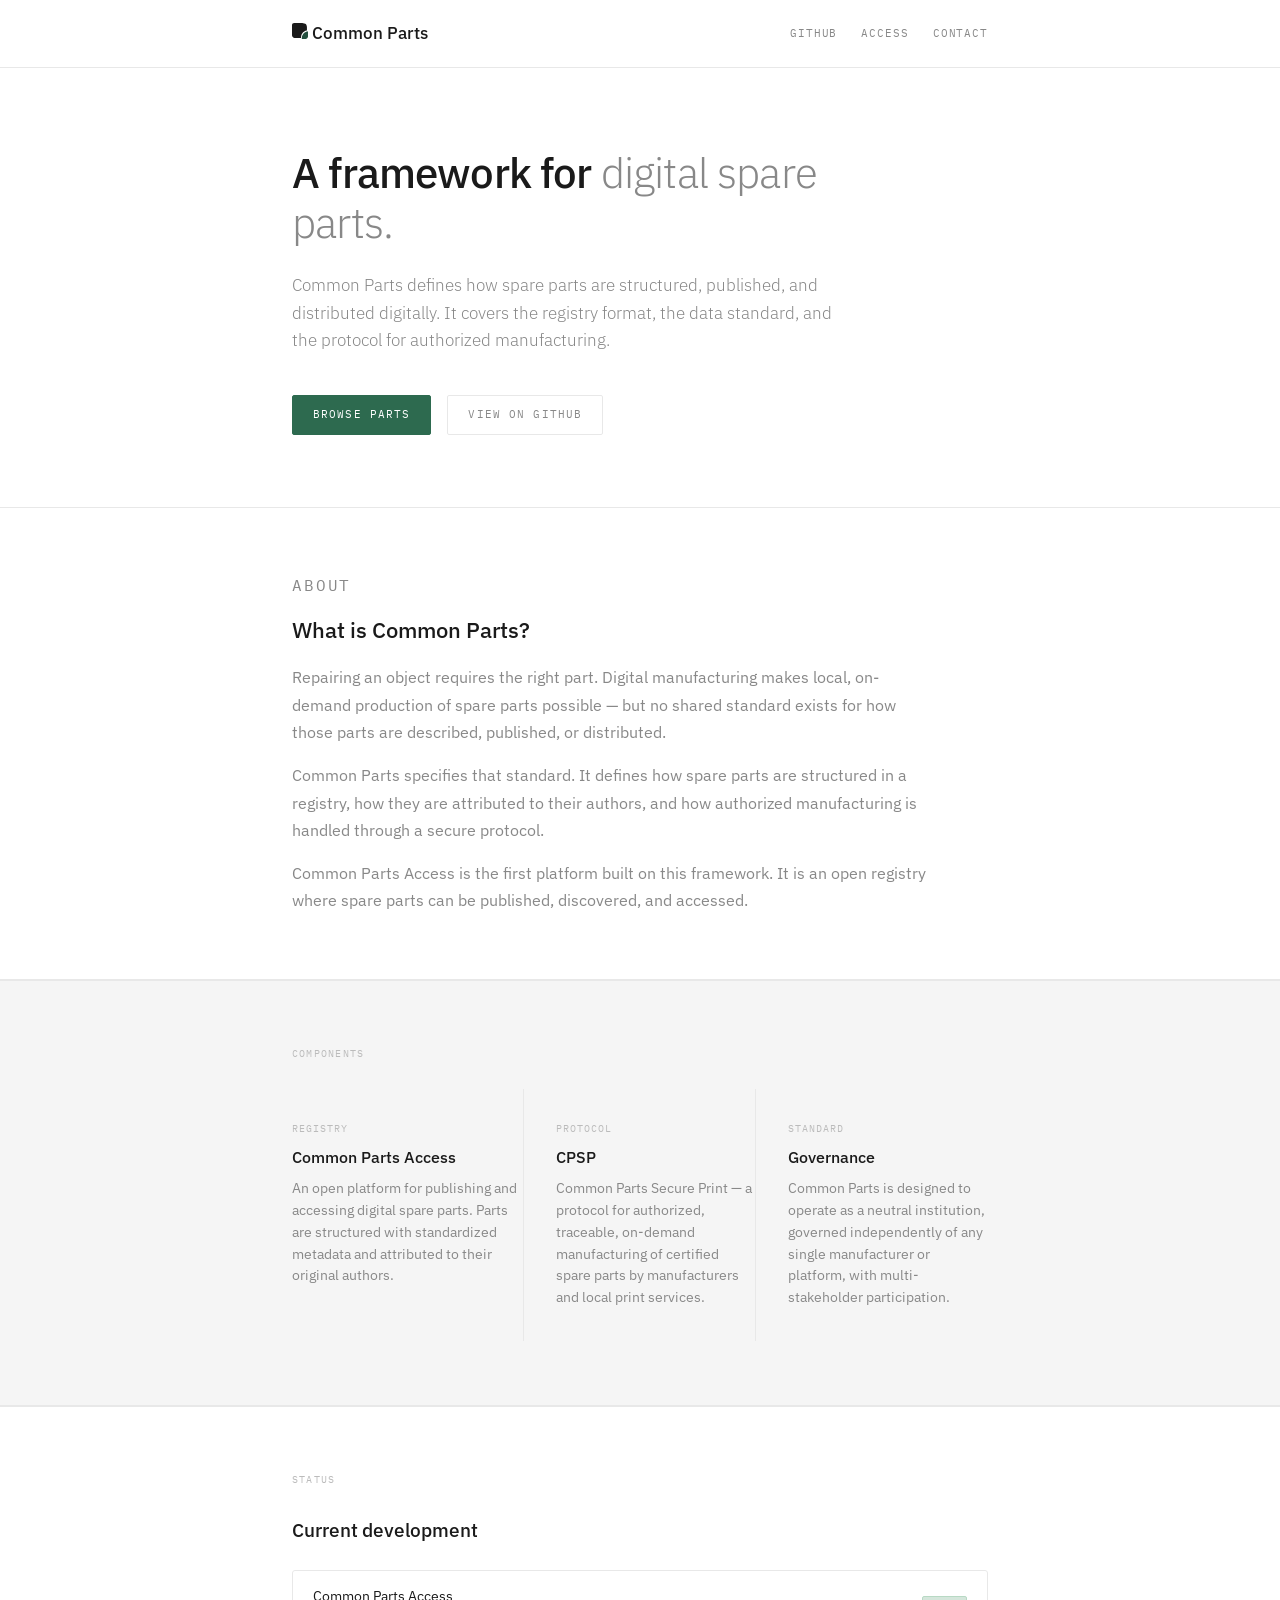
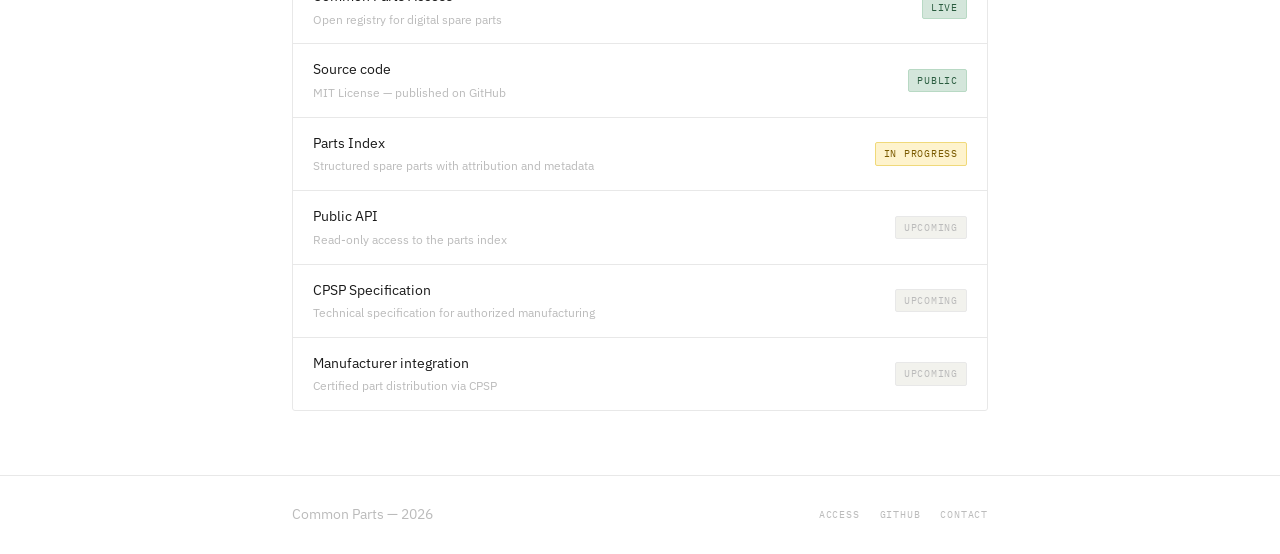
==== index.html @ b6e0f71e "Add index, logo, improve readme" ====
<!DOCTYPE html>
<html lang="en">
<head>
  <meta charset="UTF-8" />
  <meta name="viewport" content="width=device-width, initial-scale=1.0" />
  <title>Common Parts — Open Infrastructure for Digital Spare Parts</title>
  <meta name="description" content="Common Parts is an open infrastructure project for the structured distribution of digital spare parts. Building toward a neutral, open standard for repair." />
  <link rel="preconnect" href="https://fonts.googleapis.com" />
  <link rel="preconnect" href="https://fonts.gstatic.com" crossorigin />
  <link href="https://fonts.googleapis.com/css2?family=IBM+Plex+Sans:wght@300;400;500;600&family=IBM+Plex+Mono:wght@400;500&display=swap" rel="stylesheet" />

  <style>
    *, *::before, *::after {
      box-sizing: border-box;
      margin: 0;
      padding: 0;
    }

    :root {
      --bg:         #FFFFFF;
      --bg-alt:     #F5F5F5;
      --border:     #E8E8E8;
      --text-1:     #1A1A1A;
      --text-2:     #888888;
      --text-3:     #BBBBBB;
      --accent:     #2D6A4F;
      --accent-dim: #D6EAE1;
      --mono:       'IBM Plex Mono', monospace;
      --serif:      'IBM Plex Sans', sans-serif;
      --sans:       'IBM Plex Sans', sans-serif;
    }

    html {
      background: var(--bg);
      color: var(--text-1);
      font-family: var(--sans);
      font-size: 16px;
      line-height: 1.6;
      -webkit-font-smoothing: antialiased;
    }

    body {
      min-height: 100vh;
      display: flex;
      flex-direction: column;
    }

    /* ─── LAYOUT ─── */
    .container {
      width: 100%;
      max-width: 760px;
      margin: 0 auto;
      padding: 0 32px;
    }

    /* ─── HEADER ─── */
    header {
      border-bottom: 1px solid var(--border);
      padding: 20px 0;
      animation: fadeDown 0.5s ease both;
    }

    header .container {
      display: flex;
      align-items: center;
      justify-content: space-between;
      gap: 16px;
    }

    .logo {
      font-family: var(--sans);
      font-size: 17px;
      font-weight: 500;
      letter-spacing: 0;
      color: var(--text-1);
      text-decoration: none;
    }

    nav {
      display: flex;
      align-items: center;
      gap: 24px;
    }

    nav a {
      font-family: var(--mono);
      font-size: 0.7rem;
      text-transform: uppercase;
      letter-spacing: 0.08em;
      color: var(--text-2);
      text-decoration: none;
      transition: color 0.15s;
    }

    nav a:hover {
      color: var(--text-1);
    }

    /* ─── STATUS BADGE ─── */
    .status-badge {
      display: inline-flex;
      align-items: center;
      gap: 7px;
      font-family: var(--mono);
      font-size: 0.65rem;
      text-transform: uppercase;
      letter-spacing: 0.1em;
      color: var(--accent);
      background: var(--accent-dim);
      border: 1px solid #B8D9C4;
      padding: 4px 10px;
      border-radius: 2px;
    }

    .status-dot {
      width: 5px;
      height: 5px;
      border-radius: 50%;
      background: var(--accent);
      animation: pulse 2.5s ease-in-out infinite;
    }

    /* ─── HERO ─── */
    .hero {
      padding: 80px 0 72px;
      animation: fadeUp 0.6s ease 0.1s both;
    }

    .hero-eyebrow {
      margin-bottom: 24px;
    }

    .hero h1 {
      font-family: var(--sans);
      font-size: clamp(1.8rem, 5vw, 2.6rem);
      font-weight: 500;
      line-height: 1.2;
      letter-spacing: -0.02em;
      color: var(--text-1);
      max-width: 620px;
      margin-bottom: 24px;
    }

    .hero h1 em {
      font-style: normal;
      font-weight: 300;
      color: var(--text-2);
    }

    .hero-sub {
      font-size: 1.05rem;
      font-weight: 300;
      color: var(--text-2);
      max-width: 540px;
      line-height: 1.65;
      margin-bottom: 40px;
    }

    .hero-actions {
      display: flex;
      gap: 16px;
      flex-wrap: wrap;
      align-items: center;
    }

    .btn-primary {
      font-family: var(--mono);
      font-size: 0.7rem;
      text-transform: uppercase;
      letter-spacing: 0.1em;
      color: #fff;
      background: var(--accent);
      border: 1px solid var(--accent);
      padding: 10px 20px;
      text-decoration: none;
      border-radius: 2px;
      transition: opacity 0.15s;
    }

    .btn-primary:hover { opacity: 0.82; }

    .btn-secondary {
      font-family: var(--mono);
      font-size: 0.7rem;
      text-transform: uppercase;
      letter-spacing: 0.1em;
      color: var(--text-2);
      background: transparent;
      border: 1px solid var(--border);
      padding: 10px 20px;
      text-decoration: none;
      border-radius: 2px;
      transition: border-color 0.15s, color 0.15s;
    }

    .btn-secondary:hover {
      border-color: var(--text-2);
      color: var(--text-1);
    }

    /* ─── DIVIDER ─── */
    .section-divider {
      width: 100%;
      height: 1px;
      background: var(--border);
    }

    /* ─── SECTION BASE ─── */
    section {
      padding: 64px 0;
      animation: fadeUp 0.6s ease 0.2s both;
    }

    .section-label {
      font-family: var(--mono);
      font-size: 0.65rem;
      text-transform: uppercase;
      letter-spacing: 0.12em;
      color: var(--text-3);
      margin-bottom: 28px;
    }

    /* ─── WHAT IS ─── */
    .what-is h2 {
      font-family: var(--sans);
      font-size: 1.4rem;
      font-weight: 500;
      line-height: 1.3;
      color: var(--text-1);
      margin-bottom: 20px;
    }

    .what-is p {
      font-size: 0.975rem;
      color: var(--text-2);
      line-height: 1.75;
      margin-bottom: 16px;
      max-width: 640px;
    }

    .what-is p:last-child {
      margin-bottom: 0;
    }

    /* ─── COMPONENTS ─── */
    .components {
      background: var(--bg-alt);
      border-top: 1px solid var(--border);
      border-bottom: 1px solid var(--border);
    }

    .components-grid {
      display: grid;
      grid-template-columns: repeat(auto-fit, minmax(200px, 1fr));
      gap: 0;
    }

    .component-item {
      padding: 32px 0;
      border-right: 1px solid var(--border);
    }

    .component-item:last-child {
      border-right: none;
    }

    .component-item + .component-item {
      padding-left: 32px;
    }

    .component-tag {
      font-family: var(--mono);
      font-size: 0.6rem;
      text-transform: uppercase;
      letter-spacing: 0.1em;
      color: var(--text-3);
      margin-bottom: 8px;
    }

    .component-name {
      font-family: var(--sans);
      font-size: 1rem;
      font-weight: 500;
      color: var(--text-1);
      margin-bottom: 8px;
    }

    .component-desc {
      font-size: 0.85rem;
      color: var(--text-2);
      line-height: 1.6;
    }

    /* ─── STATUS ─── */
    .status-section h2 {
      font-family: var(--sans);
      font-size: 1.2rem;
      font-weight: 500;
      color: var(--text-1);
      margin-bottom: 24px;
    }

    .status-table {
      width: 100%;
      border: 1px solid var(--border);
      border-radius: 3px;
      overflow: hidden;
      font-size: 0.875rem;
    }

    .status-row {
      display: grid;
      grid-template-columns: 1fr auto;
      align-items: center;
      padding: 14px 20px;
      border-bottom: 1px solid var(--border);
      gap: 16px;
    }

    .status-row:last-child {
      border-bottom: none;
    }

    .status-row-label {
      color: var(--text-1);
      font-weight: 400;
    }

    .status-row-sub {
      font-size: 0.78rem;
      color: var(--text-3);
      margin-top: 2px;
    }

    .tag {
      font-family: var(--mono);
      font-size: 0.6rem;
      text-transform: uppercase;
      letter-spacing: 0.08em;
      padding: 3px 8px;
      border-radius: 2px;
      white-space: nowrap;
    }

    .tag-live   { background: #D4E6DB; color: #2A5C3F; border: 1px solid #B8D9C4; }
    .tag-wip    { background: #FEF3CD; color: #7A5A00; border: 1px solid #F0D97A; }
    .tag-soon   { background: #F2F2ED; color: var(--text-3); border: 1px solid var(--border); }

    /* ─── FOOTNOTE ─── */
    .footnote {
      margin-top: 20px;
      font-size: 0.82rem;
      color: var(--text-3);
      line-height: 1.6;
      font-style: italic;
      max-width: 540px;
    }

    /* ─── FOOTER ─── */
    footer {
      margin-top: auto;
      border-top: 1px solid var(--border);
      padding: 28px 0;
    }

    footer .container {
      display: flex;
      align-items: center;
      justify-content: space-between;
      flex-wrap: wrap;
      gap: 12px;
    }

    .footer-brand {
      font-family: var(--serif);
      font-size: 0.85rem;
      color: var(--text-3);
    }

    .footer-links {
      display: flex;
      gap: 20px;
      flex-wrap: wrap;
    }

    .footer-links a {
      font-family: var(--mono);
      font-size: 0.62rem;
      text-transform: uppercase;
      letter-spacing: 0.08em;
      color: var(--text-3);
      text-decoration: none;
      transition: color 0.15s;
    }

    .footer-links a:hover {
      color: var(--text-1);
    }

    /* ─── ANIMATIONS ─── */
    @keyframes fadeDown {
      from { opacity: 0; transform: translateY(-8px); }
      to   { opacity: 1; transform: translateY(0); }
    }

    @keyframes fadeUp {
      from { opacity: 0; transform: translateY(12px); }
      to   { opacity: 1; transform: translateY(0); }
    }

    @keyframes pulse {
      0%, 100% { opacity: 1; }
      50%       { opacity: 0.35; }
    }

    /* ─── RESPONSIVE ─── */
    @media (max-width: 600px) {
      .container { padding: 0 20px; }
      nav a:not(:last-child) { display: none; }
      .hero { padding: 56px 0 52px; }
      .component-item { border-right: none; border-bottom: 1px solid var(--border); }
      .component-item:last-child { border-bottom: none; }
      .component-item + .component-item { padding-left: 0; padding-top: 24px; }
      .components-grid { grid-template-columns: 1fr; }
    }
  </style>
</head>
<body>

  <!-- HEADER -->
  <header>
    <div class="container">
      <a href="/" class="logo">
        <img src="symbol.svg" width="16" height="16" />
        Common Parts
      </a>
      <nav>
        <a href="https://github.com/commonparts" target="_blank" rel="noopener">GitHub</a>
        <a href="https://access.commonparts.org" target="_blank" rel="noopener">Access</a>
        <a href="mailto:contact@commonparts.org">Contact</a>
      </nav>
    </div>
  </header>

  <!-- HERO -->
  <main>
    <div class="hero">
      <div class="container">
        <h1>A framework for <em>digital spare parts.</em></h1>
        <p class="hero-sub">
          Common Parts defines how spare parts are structured, published, and distributed digitally.
          It covers the registry format, the data standard, and the protocol for authorized manufacturing.
        </p>
        <div class="hero-actions">
          <a href="https://access.commonparts.org" class="btn-primary">Browse Parts</a>
          <a href="https://github.com/commonparts" class="btn-secondary">View on GitHub</a>
        </div>
      </div>
    </div>

    <div class="section-divider"></div>

    <!-- WHAT IS COMMON PARTS -->
    <section class="what-is">
      <div class="container">
        <p class="section-label">About</p>
        <h2>What is Common Parts?</h2>
        <p>
          Repairing an object requires the right part. Digital manufacturing makes local, on-demand production of spare parts possible — but no shared standard exists for how those parts are described, published, or distributed.
        </p>
        <p>
          Common Parts specifies that standard. It defines how spare parts are structured in a registry, how they are attributed to their authors, and how authorized manufacturing is handled through a secure protocol.
        </p>
        <p>
          Common Parts Access is the first platform built on this framework. It is an open registry where spare parts can be published, discovered, and accessed.
        </p>
      </div>
    </section>

    <div class="section-divider"></div>

    <!-- COMPONENTS -->
    <section class="components">
      <div class="container">
        <p class="section-label">Components</p>
        <div class="components-grid">
          <div class="component-item">
            <p class="component-tag">Registry</p>
            <p class="component-name">Common Parts Access</p>
            <p class="component-desc">An open platform for publishing and accessing digital spare parts. Parts are structured with standardized metadata and attributed to their original authors.</p>
          </div>
          <div class="component-item">
            <p class="component-tag">Protocol</p>
            <p class="component-name">CPSP</p>
            <p class="component-desc">Common Parts Secure Print — a protocol for authorized, traceable, on-demand manufacturing of certified spare parts by manufacturers and local print services.</p>
          </div>
          <div class="component-item">
            <p class="component-tag">Standard</p>
            <p class="component-name">Governance</p>
            <p class="component-desc">Common Parts is designed to operate as a neutral institution, governed independently of any single manufacturer or platform, with multi-stakeholder participation.</p>
          </div>
        </div>
      </div>
    </section>

    <div class="section-divider"></div>

    <!-- STATUS -->
    <section class="status-section">
      <div class="container">
        <p class="section-label">Status</p>
        <h2>Current development</h2>

        <div class="status-table">
          <div class="status-row">
            <div>
              <div class="status-row-label">Common Parts Access</div>
              <div class="status-row-sub">Open registry for digital spare parts</div>
            </div>
            <span class="tag tag-live">Live</span>
          </div>
          <div class="status-row">
            <div>
              <div class="status-row-label">Source code</div>
              <div class="status-row-sub">MIT License — published on GitHub</div>
            </div>
            <span class="tag tag-live">Public</span>
          </div>
          <div class="status-row">
            <div>
              <div class="status-row-label">Parts Index</div>
              <div class="status-row-sub">Structured spare parts with attribution and metadata</div>
            </div>
            <span class="tag tag-wip">In progress</span>
          </div>
          <div class="status-row">
            <div>
              <div class="status-row-label">Public API</div>
              <div class="status-row-sub">Read-only access to the parts index</div>
            </div>
            <span class="tag tag-soon">Upcoming</span>
          </div>
          <div class="status-row">
            <div>
              <div class="status-row-label">CPSP Specification</div>
              <div class="status-row-sub">Technical specification for authorized manufacturing</div>
            </div>
            <span class="tag tag-soon">Upcoming</span>
          </div>
          <div class="status-row">
            <div>
              <div class="status-row-label">Manufacturer integration</div>
              <div class="status-row-sub">Certified part distribution via CPSP</div>
            </div>
            <span class="tag tag-soon">Upcoming</span>
          </div>
        </div>

      </div>
    </section>

  </main>

  <!-- FOOTER -->
  <footer>
    <div class="container">
      <span class="footer-brand">Common Parts — 2026</span>
      <div class="footer-links">
        <a href="https://access.commonparts.org">Access</a>
        <a href="https://github.com/commonparts">GitHub</a>
        <a href="mailto:contact@commonparts.org">Contact</a>
      </div>
    </div>
  </footer>

</body>
</html>
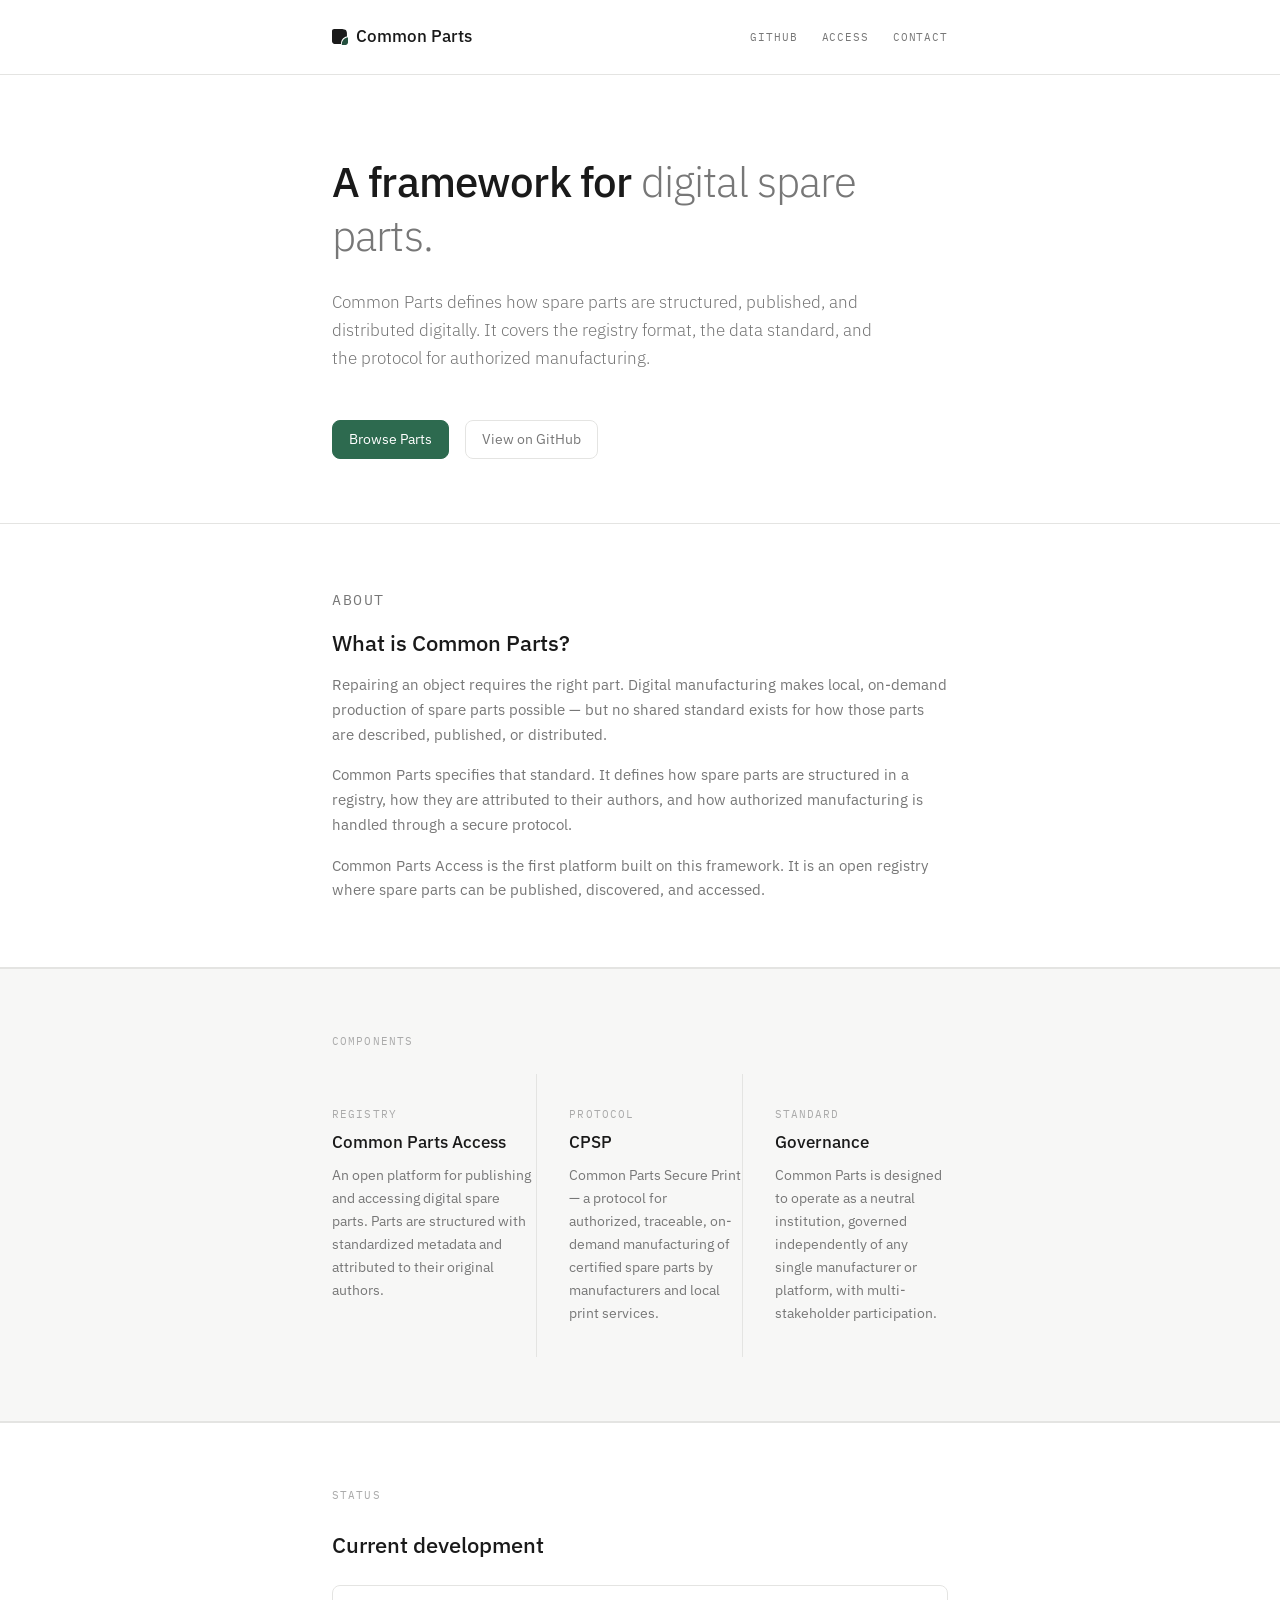
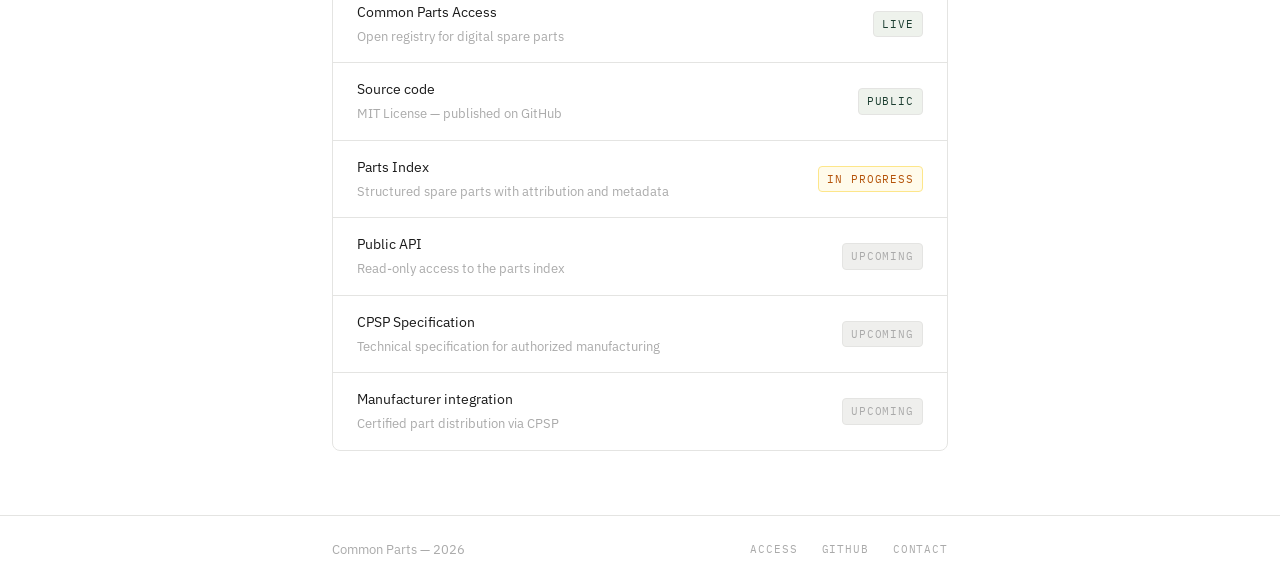
==== commit 5eddb791: "apply common parts design system" ====
--- a/index.html
+++ b/index.html
@@ -17,25 +17,99 @@
     }
 
     :root {
-      --bg:         #FFFFFF;
-      --bg-alt:     #F5F5F5;
-      --border:     #E8E8E8;
-      --text-1:     #1A1A1A;
-      --text-2:     #888888;
-      --text-3:     #BBBBBB;
-      --accent:     #2D6A4F;
-      --accent-dim: #D6EAE1;
-      --mono:       'IBM Plex Mono', monospace;
-      --serif:      'IBM Plex Sans', sans-serif;
-      --sans:       'IBM Plex Sans', sans-serif;
+      --color-text-primary: #1A1A1A;
+      --color-text-secondary: #777777;
+      --color-text-tertiary: #AAAAAA;
+      --color-text-disabled: #D0D0CE;
+      --color-text-inverse: #FFFFFF;
+
+      --color-background-page: #FFFFFF;
+      --color-background-surface: #FFFFFF;
+      --color-background-subtle: #F7F7F6;
+      --color-background-muted: #EFEFED;
+      --color-background-hover: #EFEFED;
+      --color-background-disabled: #EFEFED;
+      --color-background-accent: #EEF2EC;
+      --color-background-accentSubtle: #F4F7F3;
+
+      --color-border-default: #E4E4E2;
+      --color-border-subtle: #E4E4E2;
+      --color-border-strong: #888888;
+      --color-border-focus: #2D6A4F;
+
+      --color-action-primary: #2D6A4F;
+      --color-action-primaryHover: #234F3E;
+      --color-action-primaryActive: #1B3D30;
+      --color-action-disabled: #D0D0CE;
+
+      --color-status-success: #EEF2EC;
+      --color-status-successText: #1B3D30;
+      --color-status-warning: #FFFBEB;
+      --color-status-warningText: #B45309;
+      --color-status-warningBorder: #FDE68A;
+
+      --spacing-3xs: 4px;
+      --spacing-2xs: 8px;
+      --spacing-xs: 12px;
+      --spacing-sm: 16px;
+      --spacing-md: 24px;
+      --spacing-lg: 32px;
+      --spacing-xl: 48px;
+      --spacing-2xl: 64px;
+      --spacing-3xl: 80px;
+
+      --radius-sm: 4px;
+      --radius-md: 6px;
+      --radius-lg: 8px;
+
+      --motion-duration-fast: 100ms;
+      --motion-duration-medium: 150ms;
+      --motion-duration-slow: 200ms;
+      --motion-easing-standard: cubic-bezier(0.4, 0, 0.2, 1);
+      --motion-easing-out: cubic-bezier(0, 0, 0.2, 1);
+
+      --typography-font-body: 'IBM Plex Sans', -apple-system, BlinkMacSystemFont, 'Segoe UI', sans-serif;
+      --typography-font-heading: 'IBM Plex Sans', -apple-system, BlinkMacSystemFont, 'Segoe UI', sans-serif;
+      --typography-font-mono: 'IBM Plex Mono', 'SFMono-Regular', 'Consolas', monospace;
+
+      --typography-size-micro: 11px;
+      --typography-size-caption: 13px;
+      --typography-size-body: 14px;
+      --typography-size-bodyLg: 15px;
+      --typography-size-subtitle: 17px;
+      --typography-size-headingSm: 22px;
+      --typography-size-headingMd: 28px;
+      --typography-size-display: 42px;
+
+      --typography-weight-light: 300;
+      --typography-weight-regular: 400;
+      --typography-weight-medium: 500;
+      --typography-lineHeight-snug: 1.3;
+      --typography-lineHeight-normal: 1.5;
+      --typography-lineHeight-relaxed: 1.65;
+      --typography-letterSpacing-tight: -0.02em;
+      --typography-letterSpacing-mono: 0.08em;
+      --typography-letterSpacing-caps: 0.1em;
+
+      --bg: var(--color-background-page);
+      --bg-alt: var(--color-background-subtle);
+      --border: var(--color-border-default);
+      --text-1: var(--color-text-primary);
+      --text-2: var(--color-text-secondary);
+      --text-3: var(--color-text-tertiary);
+      --accent: var(--color-action-primary);
+      --accent-dim: var(--color-background-accent);
+      --mono: var(--typography-font-mono);
+      --serif: var(--typography-font-heading);
+      --sans: var(--typography-font-body);
     }
 
     html {
       background: var(--bg);
       color: var(--text-1);
       font-family: var(--sans);
-      font-size: 16px;
-      line-height: 1.6;
+      font-size: var(--typography-size-body);
+      line-height: var(--typography-lineHeight-normal);
       -webkit-font-smoothing: antialiased;
     }
 
@@ -48,15 +122,15 @@
     /* ─── LAYOUT ─── */
     .container {
       width: 100%;
-      max-width: 760px;
+      max-width: 680px;
       margin: 0 auto;
-      padding: 0 32px;
+      padding: 0 var(--spacing-lg);
     }
 
     /* ─── HEADER ─── */
     header {
       border-bottom: 1px solid var(--border);
-      padding: 20px 0;
+      padding: var(--spacing-md) 0;
       animation: fadeDown 0.5s ease both;
     }
 
@@ -68,9 +142,12 @@
     }
 
     .logo {
-      font-family: var(--sans);
-      font-size: 17px;
-      font-weight: 500;
+      display: inline-flex;
+      align-items: center;
+      gap: var(--spacing-2xs);
+      font-family: var(--sans);
+      font-size: var(--typography-size-subtitle);
+      font-weight: var(--typography-weight-medium);
       letter-spacing: 0;
       color: var(--text-1);
       text-decoration: none;
@@ -84,12 +161,12 @@
 
     nav a {
       font-family: var(--mono);
-      font-size: 0.7rem;
+      font-size: var(--typography-size-micro);
       text-transform: uppercase;
-      letter-spacing: 0.08em;
+      letter-spacing: var(--typography-letterSpacing-mono);
       color: var(--text-2);
       text-decoration: none;
-      transition: color 0.15s;
+      transition: color var(--motion-duration-medium) var(--motion-easing-standard);
     }
 
     nav a:hover {
@@ -100,16 +177,16 @@
     .status-badge {
       display: inline-flex;
       align-items: center;
-      gap: 7px;
+      gap: var(--spacing-2xs);
       font-family: var(--mono);
-      font-size: 0.65rem;
+      font-size: var(--typography-size-micro);
       text-transform: uppercase;
-      letter-spacing: 0.1em;
+      letter-spacing: var(--typography-letterSpacing-caps);
       color: var(--accent);
       background: var(--accent-dim);
-      border: 1px solid #B8D9C4;
-      padding: 4px 10px;
-      border-radius: 2px;
+      border: 1px solid var(--color-border-default);
+      padding: var(--spacing-3xs) var(--spacing-xs);
+      border-radius: var(--radius-sm);
     }
 
     .status-dot {
@@ -122,80 +199,97 @@
 
     /* ─── HERO ─── */
     .hero {
-      padding: 80px 0 72px;
+      padding: var(--spacing-3xl) 0 var(--spacing-2xl);
       animation: fadeUp 0.6s ease 0.1s both;
     }
 
     .hero-eyebrow {
-      margin-bottom: 24px;
+      margin-bottom: var(--spacing-md);
     }
 
     .hero h1 {
       font-family: var(--sans);
-      font-size: clamp(1.8rem, 5vw, 2.6rem);
-      font-weight: 500;
-      line-height: 1.2;
-      letter-spacing: -0.02em;
+      font-size: clamp(var(--typography-size-headingMd), 5vw, var(--typography-size-display));
+      font-weight: var(--typography-weight-medium);
+      line-height: var(--typography-lineHeight-snug);
+      letter-spacing: var(--typography-letterSpacing-tight);
       color: var(--text-1);
       max-width: 620px;
-      margin-bottom: 24px;
+      margin-bottom: var(--spacing-md);
     }
 
     .hero h1 em {
       font-style: normal;
-      font-weight: 300;
+      font-weight: var(--typography-weight-light);
       color: var(--text-2);
     }
 
     .hero-sub {
-      font-size: 1.05rem;
-      font-weight: 300;
+      font-size: var(--typography-size-subtitle);
+      font-weight: var(--typography-weight-light);
       color: var(--text-2);
       max-width: 540px;
-      line-height: 1.65;
-      margin-bottom: 40px;
+      line-height: var(--typography-lineHeight-relaxed);
+      margin-bottom: var(--spacing-xl);
     }
 
     .hero-actions {
       display: flex;
-      gap: 16px;
+      gap: var(--spacing-sm);
       flex-wrap: wrap;
       align-items: center;
     }
 
     .btn-primary {
-      font-family: var(--mono);
-      font-size: 0.7rem;
-      text-transform: uppercase;
-      letter-spacing: 0.1em;
-      color: #fff;
+      font-family: var(--sans);
+      font-size: var(--typography-size-body);
+      text-transform: none;
+      letter-spacing: 0;
+      color: var(--color-text-inverse);
       background: var(--accent);
       border: 1px solid var(--accent);
-      padding: 10px 20px;
+      padding: var(--spacing-2xs) var(--spacing-sm);
       text-decoration: none;
-      border-radius: 2px;
-      transition: opacity 0.15s;
-    }
-
-    .btn-primary:hover { opacity: 0.82; }
+      border-radius: var(--radius-lg);
+      transition: background-color var(--motion-duration-medium) var(--motion-easing-standard);
+    }
+
+    .btn-primary:hover {
+      background: var(--color-action-primaryHover);
+      border-color: var(--color-action-primaryHover);
+    }
+
+    .btn-primary:focus-visible {
+      outline: none;
+      box-shadow: 0 0 0 2px var(--color-border-focus);
+    }
 
     .btn-secondary {
-      font-family: var(--mono);
-      font-size: 0.7rem;
-      text-transform: uppercase;
-      letter-spacing: 0.1em;
+      font-family: var(--sans);
+      font-size: var(--typography-size-body);
+      text-transform: none;
+      letter-spacing: 0;
       color: var(--text-2);
       background: transparent;
       border: 1px solid var(--border);
-      padding: 10px 20px;
+      padding: var(--spacing-2xs) var(--spacing-sm);
       text-decoration: none;
-      border-radius: 2px;
-      transition: border-color 0.15s, color 0.15s;
+      border-radius: var(--radius-lg);
+      transition:
+        border-color var(--motion-duration-medium) var(--motion-easing-standard),
+        color var(--motion-duration-medium) var(--motion-easing-standard),
+        background-color var(--motion-duration-medium) var(--motion-easing-standard);
     }
 
     .btn-secondary:hover {
-      border-color: var(--text-2);
-      color: var(--text-1);
+      border-color: var(--color-border-strong);
+      color: var(--text-1);
+      background: var(--color-background-hover);
+    }
+
+    .btn-secondary:focus-visible {
+      outline: none;
+      box-shadow: 0 0 0 2px var(--color-border-focus);
     }
 
     /* ─── DIVIDER ─── */
@@ -207,34 +301,34 @@
 
     /* ─── SECTION BASE ─── */
     section {
-      padding: 64px 0;
+      padding: var(--spacing-2xl) 0;
       animation: fadeUp 0.6s ease 0.2s both;
     }
 
     .section-label {
       font-family: var(--mono);
-      font-size: 0.65rem;
+      font-size: var(--typography-size-micro);
       text-transform: uppercase;
-      letter-spacing: 0.12em;
+      letter-spacing: var(--typography-letterSpacing-caps);
       color: var(--text-3);
-      margin-bottom: 28px;
+      margin-bottom: var(--spacing-md);
     }
 
     /* ─── WHAT IS ─── */
     .what-is h2 {
       font-family: var(--sans);
-      font-size: 1.4rem;
-      font-weight: 500;
-      line-height: 1.3;
-      color: var(--text-1);
-      margin-bottom: 20px;
+      font-size: var(--typography-size-headingSm);
+      font-weight: var(--typography-weight-medium);
+      line-height: var(--typography-lineHeight-snug);
+      color: var(--text-1);
+      margin-bottom: var(--spacing-sm);
     }
 
     .what-is p {
-      font-size: 0.975rem;
+      font-size: var(--typography-size-bodyLg);
       color: var(--text-2);
-      line-height: 1.75;
-      margin-bottom: 16px;
+      line-height: var(--typography-lineHeight-relaxed);
+      margin-bottom: var(--spacing-sm);
       max-width: 640px;
     }
 
@@ -256,7 +350,7 @@
     }
 
     .component-item {
-      padding: 32px 0;
+      padding: var(--spacing-lg) 0;
       border-right: 1px solid var(--border);
     }
 
@@ -265,56 +359,56 @@
     }
 
     .component-item + .component-item {
-      padding-left: 32px;
+      padding-left: var(--spacing-lg);
     }
 
     .component-tag {
       font-family: var(--mono);
-      font-size: 0.6rem;
+      font-size: var(--typography-size-micro);
       text-transform: uppercase;
-      letter-spacing: 0.1em;
+      letter-spacing: var(--typography-letterSpacing-caps);
       color: var(--text-3);
-      margin-bottom: 8px;
+      margin-bottom: var(--spacing-2xs);
     }
 
     .component-name {
       font-family: var(--sans);
-      font-size: 1rem;
-      font-weight: 500;
-      color: var(--text-1);
-      margin-bottom: 8px;
+      font-size: var(--typography-size-subtitle);
+      font-weight: var(--typography-weight-medium);
+      color: var(--text-1);
+      margin-bottom: var(--spacing-2xs);
     }
 
     .component-desc {
-      font-size: 0.85rem;
+      font-size: var(--typography-size-body);
       color: var(--text-2);
-      line-height: 1.6;
+      line-height: var(--typography-lineHeight-relaxed);
     }
 
     /* ─── STATUS ─── */
     .status-section h2 {
       font-family: var(--sans);
-      font-size: 1.2rem;
-      font-weight: 500;
-      color: var(--text-1);
-      margin-bottom: 24px;
+      font-size: var(--typography-size-headingSm);
+      font-weight: var(--typography-weight-medium);
+      color: var(--text-1);
+      margin-bottom: var(--spacing-md);
     }
 
     .status-table {
       width: 100%;
       border: 1px solid var(--border);
-      border-radius: 3px;
+      border-radius: var(--radius-lg);
       overflow: hidden;
-      font-size: 0.875rem;
+      font-size: var(--typography-size-body);
     }
 
     .status-row {
       display: grid;
       grid-template-columns: 1fr auto;
       align-items: center;
-      padding: 14px 20px;
+      padding: var(--spacing-sm) var(--spacing-md);
       border-bottom: 1px solid var(--border);
-      gap: 16px;
+      gap: var(--spacing-sm);
     }
 
     .status-row:last-child {
@@ -323,35 +417,35 @@
 
     .status-row-label {
       color: var(--text-1);
-      font-weight: 400;
+      font-weight: var(--typography-weight-regular);
     }
 
     .status-row-sub {
-      font-size: 0.78rem;
+      font-size: var(--typography-size-caption);
       color: var(--text-3);
-      margin-top: 2px;
+      margin-top: var(--spacing-3xs);
     }
 
     .tag {
       font-family: var(--mono);
-      font-size: 0.6rem;
+      font-size: var(--typography-size-micro);
       text-transform: uppercase;
-      letter-spacing: 0.08em;
-      padding: 3px 8px;
-      border-radius: 2px;
+      letter-spacing: var(--typography-letterSpacing-mono);
+      padding: var(--spacing-3xs) var(--spacing-2xs);
+      border-radius: var(--radius-sm);
       white-space: nowrap;
     }
 
-    .tag-live   { background: #D4E6DB; color: #2A5C3F; border: 1px solid #B8D9C4; }
-    .tag-wip    { background: #FEF3CD; color: #7A5A00; border: 1px solid #F0D97A; }
-    .tag-soon   { background: #F2F2ED; color: var(--text-3); border: 1px solid var(--border); }
+    .tag-live   { background: var(--color-status-success); color: var(--color-status-successText); border: 1px solid var(--color-border-default); }
+    .tag-wip    { background: var(--color-status-warning); color: var(--color-status-warningText); border: 1px solid var(--color-status-warningBorder); }
+    .tag-soon   { background: var(--color-background-muted); color: var(--text-3); border: 1px solid var(--border); }
 
     /* ─── FOOTNOTE ─── */
     .footnote {
-      margin-top: 20px;
-      font-size: 0.82rem;
+      margin-top: var(--spacing-sm);
+      font-size: var(--typography-size-caption);
       color: var(--text-3);
-      line-height: 1.6;
+      line-height: var(--typography-lineHeight-relaxed);
       font-style: italic;
       max-width: 540px;
     }
@@ -360,7 +454,7 @@
     footer {
       margin-top: auto;
       border-top: 1px solid var(--border);
-      padding: 28px 0;
+      padding: var(--spacing-md) 0;
     }
 
     footer .container {
@@ -368,29 +462,29 @@
       align-items: center;
       justify-content: space-between;
       flex-wrap: wrap;
-      gap: 12px;
+      gap: var(--spacing-xs);
     }
 
     .footer-brand {
       font-family: var(--serif);
-      font-size: 0.85rem;
+      font-size: var(--typography-size-caption);
       color: var(--text-3);
     }
 
     .footer-links {
       display: flex;
-      gap: 20px;
+      gap: var(--spacing-md);
       flex-wrap: wrap;
     }
 
     .footer-links a {
       font-family: var(--mono);
-      font-size: 0.62rem;
+      font-size: var(--typography-size-micro);
       text-transform: uppercase;
-      letter-spacing: 0.08em;
+      letter-spacing: var(--typography-letterSpacing-mono);
       color: var(--text-3);
       text-decoration: none;
-      transition: color 0.15s;
+      transition: color var(--motion-duration-medium) var(--motion-easing-standard);
     }
 
     .footer-links a:hover {
@@ -415,12 +509,12 @@
 
     /* ─── RESPONSIVE ─── */
     @media (max-width: 600px) {
-      .container { padding: 0 20px; }
+      .container { padding: 0 var(--spacing-sm); }
       nav a:not(:last-child) { display: none; }
-      .hero { padding: 56px 0 52px; }
+      .hero { padding: var(--spacing-xl) 0 var(--spacing-lg); }
       .component-item { border-right: none; border-bottom: 1px solid var(--border); }
       .component-item:last-child { border-bottom: none; }
-      .component-item + .component-item { padding-left: 0; padding-top: 24px; }
+      .component-item + .component-item { padding-left: 0; padding-top: var(--spacing-md); }
       .components-grid { grid-template-columns: 1fr; }
     }
   </style>
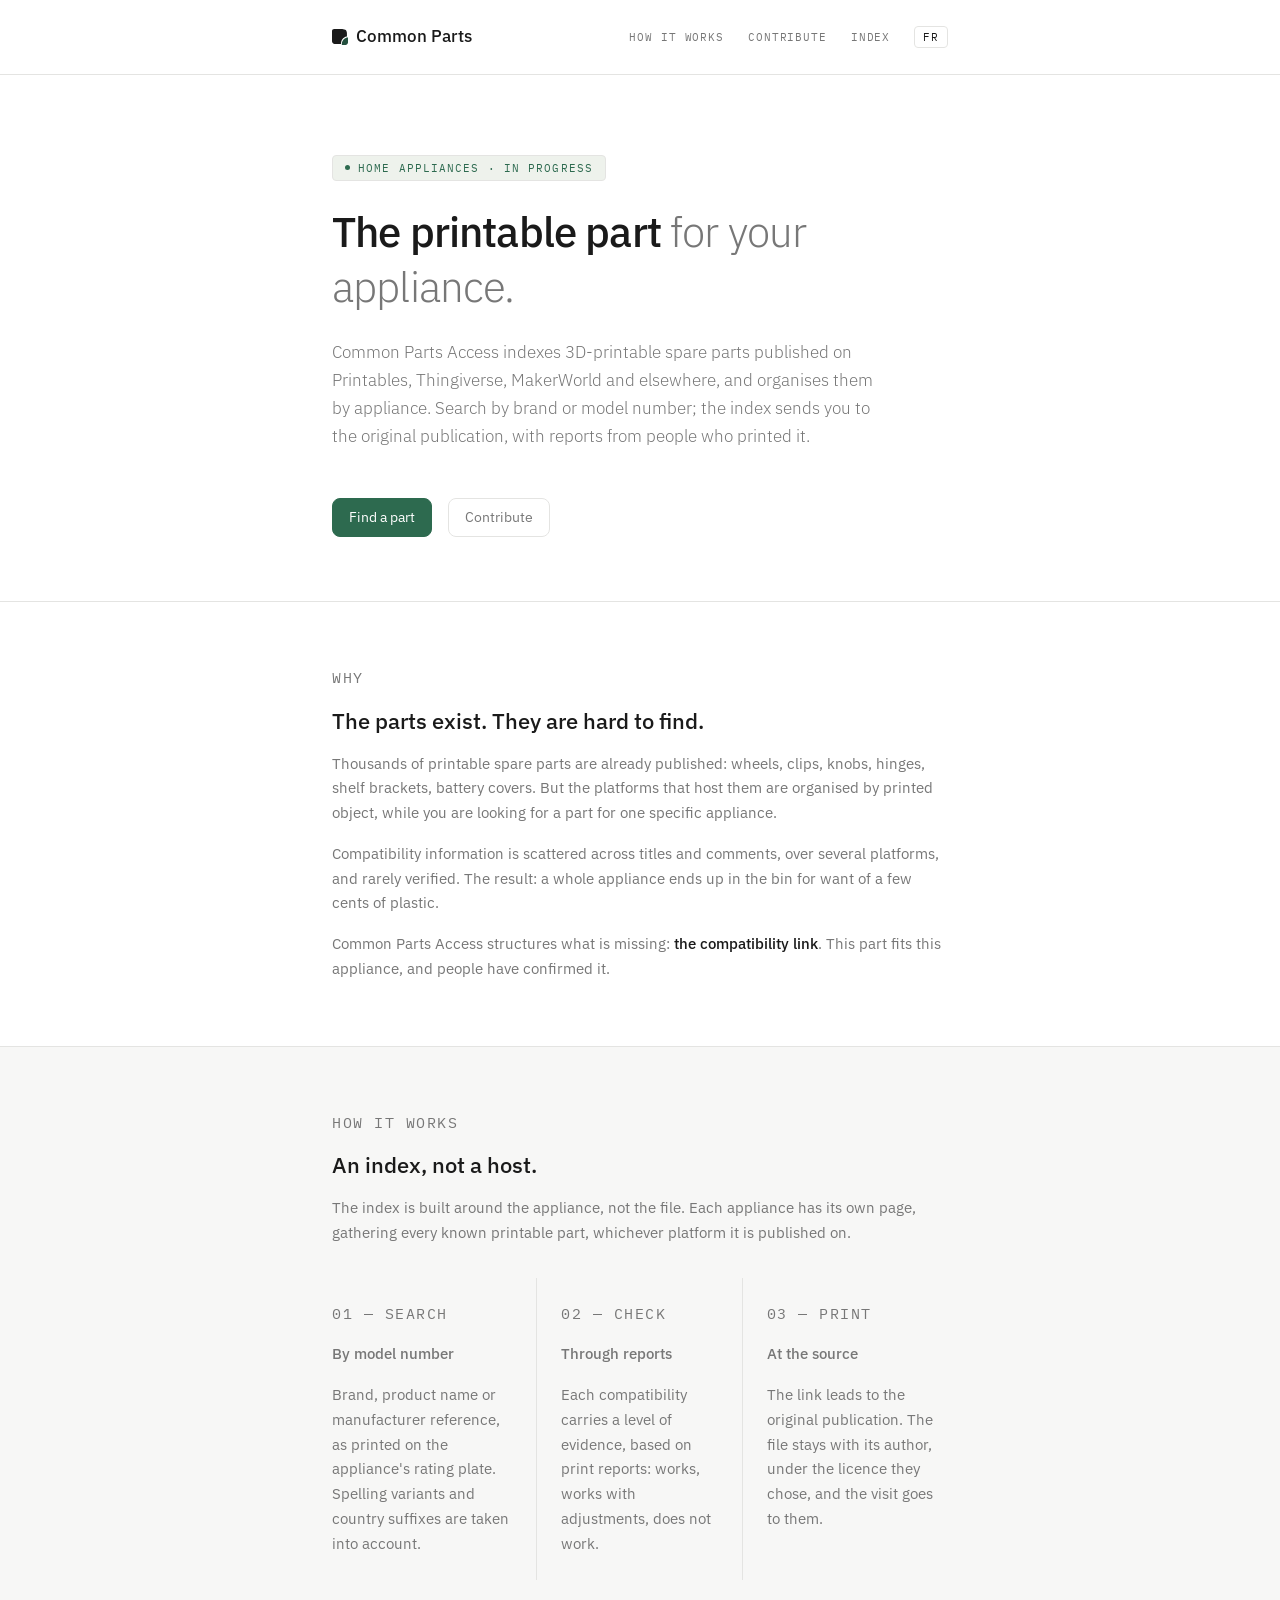
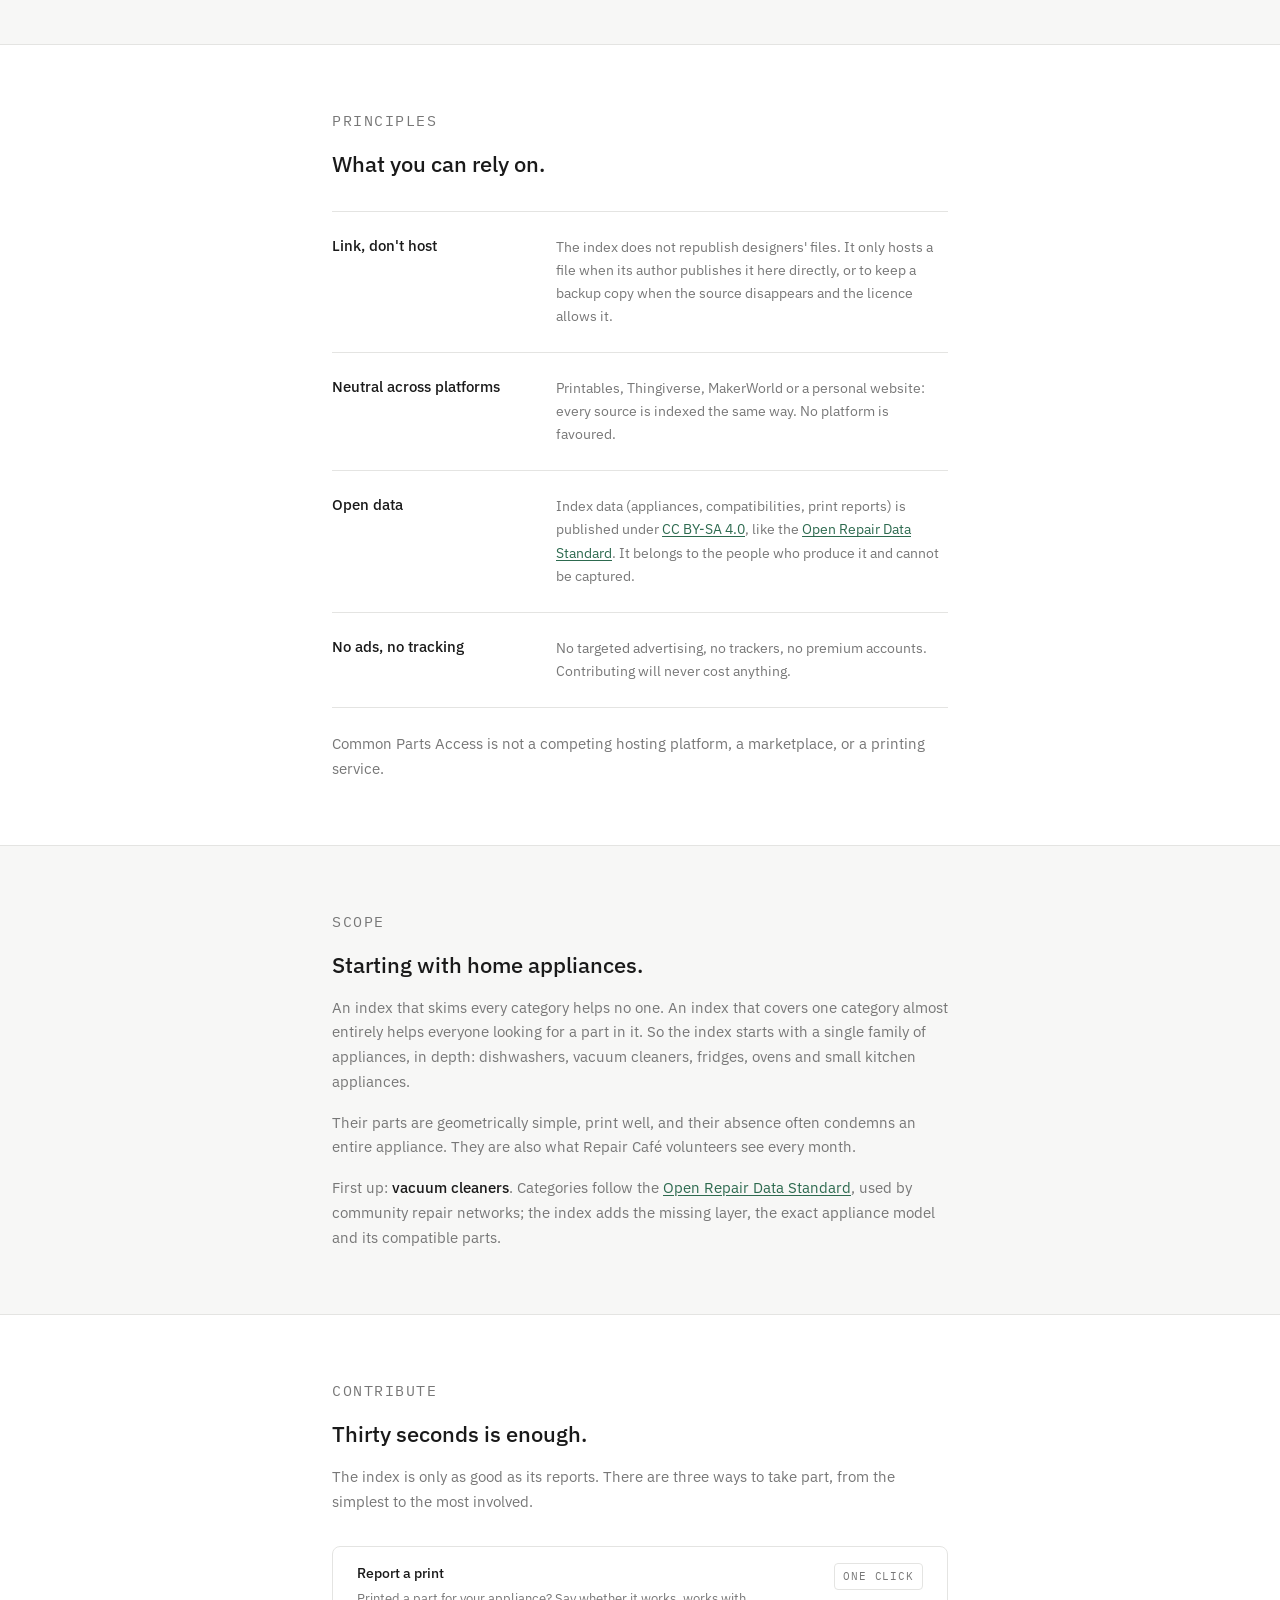
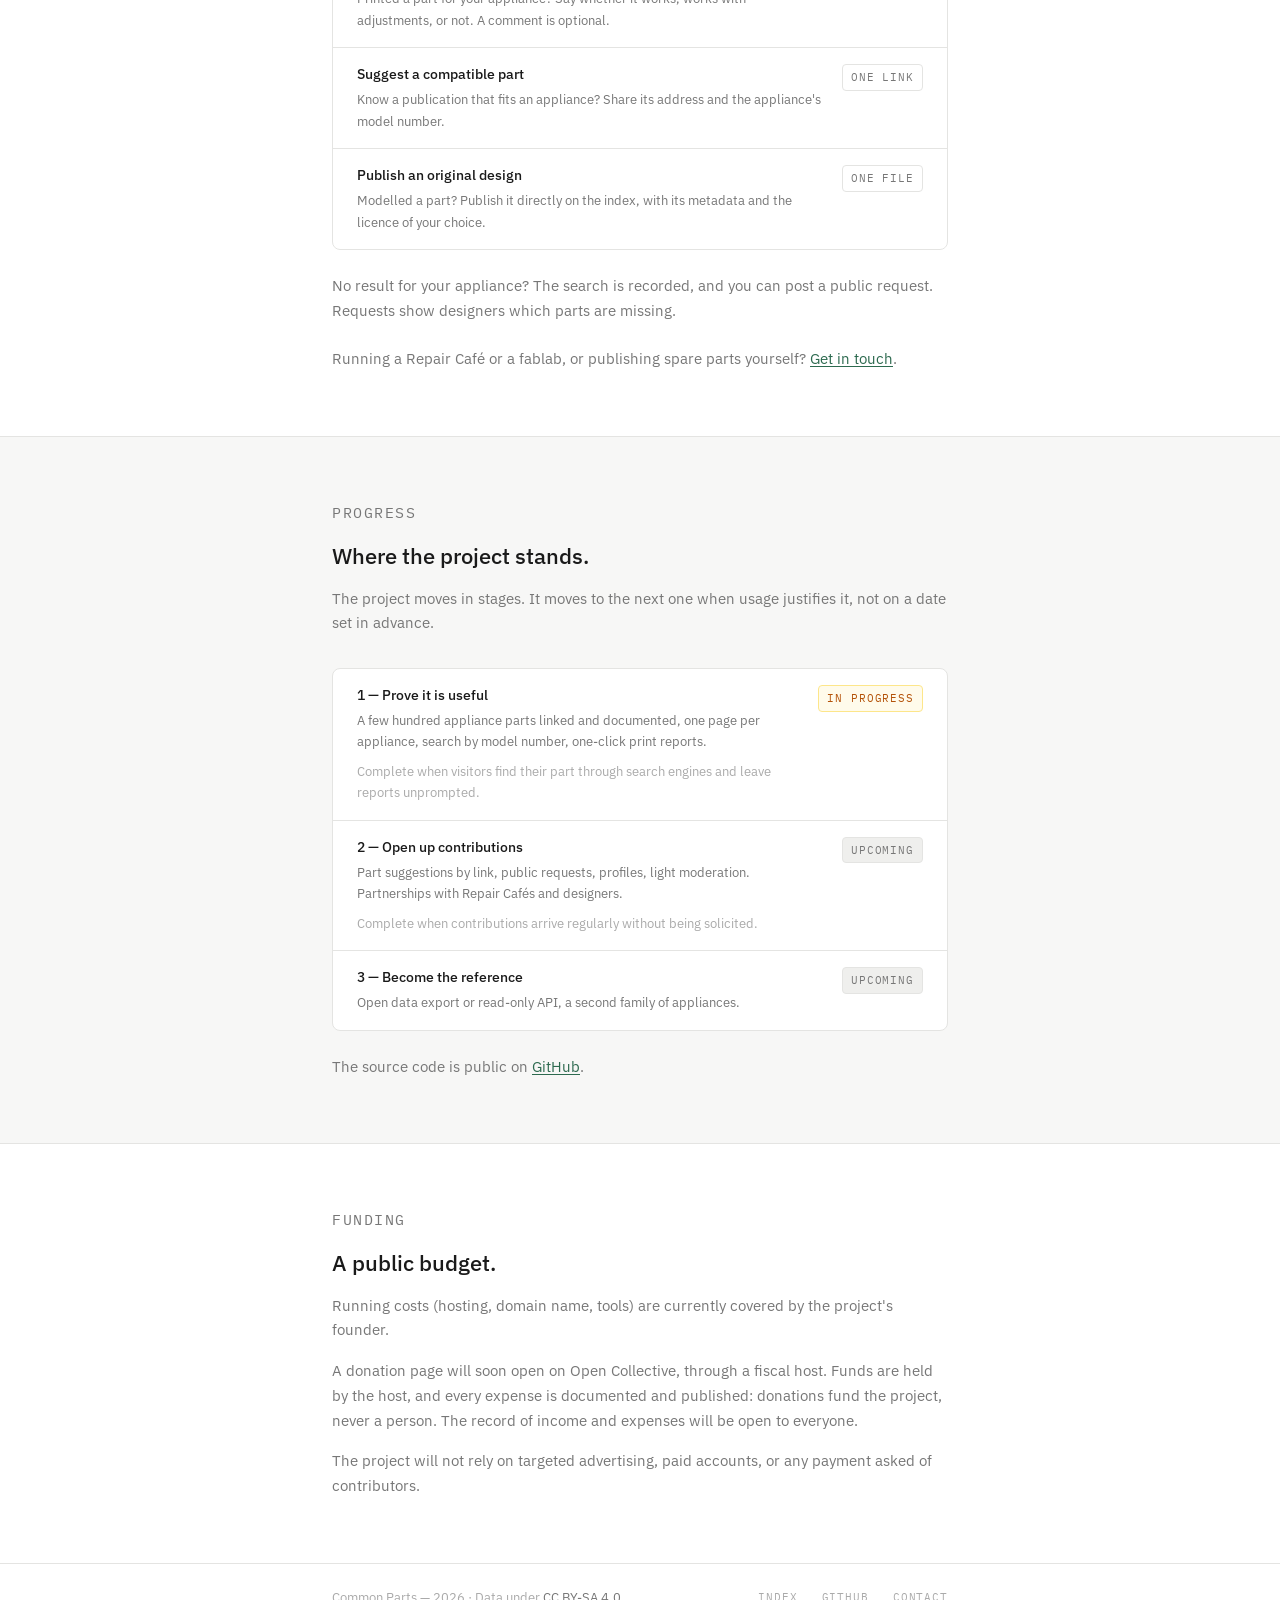
==== commit 8175b6d8: "Rewrite site around the community parts index Align commonparts.org with the Common Parts Access ind" ====
--- a/index.html
+++ b/index.html
@@ -1,666 +1,57 @@
 <!DOCTYPE html>
-<html lang="en">
+<html lang="fr">
 <head>
   <meta charset="UTF-8" />
   <meta name="viewport" content="width=device-width, initial-scale=1.0" />
-  <title>Common Parts — Open Infrastructure for Digital Spare Parts</title>
-  <meta name="description" content="Common Parts is an open infrastructure project for the structured distribution of digital spare parts. Building toward a neutral, open standard for repair." />
-  <link rel="preconnect" href="https://fonts.googleapis.com" />
-  <link rel="preconnect" href="https://fonts.gstatic.com" crossorigin />
-  <link href="https://fonts.googleapis.com/css2?family=IBM+Plex+Sans:wght@300;400;500;600&family=IBM+Plex+Mono:wght@400;500&display=swap" rel="stylesheet" />
-
-  <style>
-    *, *::before, *::after {
-      box-sizing: border-box;
-      margin: 0;
-      padding: 0;
-    }
-
-    :root {
-      --color-text-primary: #1A1A1A;
-      --color-text-secondary: #777777;
-      --color-text-tertiary: #AAAAAA;
-      --color-text-disabled: #D0D0CE;
-      --color-text-inverse: #FFFFFF;
-
-      --color-background-page: #FFFFFF;
-      --color-background-surface: #FFFFFF;
-      --color-background-subtle: #F7F7F6;
-      --color-background-muted: #EFEFED;
-      --color-background-hover: #EFEFED;
-      --color-background-disabled: #EFEFED;
-      --color-background-accent: #EEF2EC;
-      --color-background-accentSubtle: #F4F7F3;
-
-      --color-border-default: #E4E4E2;
-      --color-border-subtle: #E4E4E2;
-      --color-border-strong: #888888;
-      --color-border-focus: #2D6A4F;
-
-      --color-action-primary: #2D6A4F;
-      --color-action-primaryHover: #234F3E;
-      --color-action-primaryActive: #1B3D30;
-      --color-action-disabled: #D0D0CE;
-
-      --color-status-success: #EEF2EC;
-      --color-status-successText: #1B3D30;
-      --color-status-warning: #FFFBEB;
-      --color-status-warningText: #B45309;
-      --color-status-warningBorder: #FDE68A;
-
-      --spacing-3xs: 4px;
-      --spacing-2xs: 8px;
-      --spacing-xs: 12px;
-      --spacing-sm: 16px;
-      --spacing-md: 24px;
-      --spacing-lg: 32px;
-      --spacing-xl: 48px;
-      --spacing-2xl: 64px;
-      --spacing-3xl: 80px;
-
-      --radius-sm: 4px;
-      --radius-md: 6px;
-      --radius-lg: 8px;
-
-      --motion-duration-fast: 100ms;
-      --motion-duration-medium: 150ms;
-      --motion-duration-slow: 200ms;
-      --motion-easing-standard: cubic-bezier(0.4, 0, 0.2, 1);
-      --motion-easing-out: cubic-bezier(0, 0, 0.2, 1);
-
-      --typography-font-body: 'IBM Plex Sans', -apple-system, BlinkMacSystemFont, 'Segoe UI', sans-serif;
-      --typography-font-heading: 'IBM Plex Sans', -apple-system, BlinkMacSystemFont, 'Segoe UI', sans-serif;
-      --typography-font-mono: 'IBM Plex Mono', 'SFMono-Regular', 'Consolas', monospace;
-
-      --typography-size-micro: 11px;
-      --typography-size-caption: 13px;
-      --typography-size-body: 14px;
-      --typography-size-bodyLg: 15px;
-      --typography-size-subtitle: 17px;
-      --typography-size-headingSm: 22px;
-      --typography-size-headingMd: 28px;
-      --typography-size-display: 42px;
-
-      --typography-weight-light: 300;
-      --typography-weight-regular: 400;
-      --typography-weight-medium: 500;
-      --typography-lineHeight-snug: 1.3;
-      --typography-lineHeight-normal: 1.5;
-      --typography-lineHeight-relaxed: 1.65;
-      --typography-letterSpacing-tight: -0.02em;
-      --typography-letterSpacing-mono: 0.08em;
-      --typography-letterSpacing-caps: 0.1em;
-
-      --bg: var(--color-background-page);
-      --bg-alt: var(--color-background-subtle);
-      --border: var(--color-border-default);
-      --text-1: var(--color-text-primary);
-      --text-2: var(--color-text-secondary);
-      --text-3: var(--color-text-tertiary);
-      --accent: var(--color-action-primary);
-      --accent-dim: var(--color-background-accent);
-      --mono: var(--typography-font-mono);
-      --serif: var(--typography-font-heading);
-      --sans: var(--typography-font-body);
-    }
-
-    html {
-      background: var(--bg);
-      color: var(--text-1);
-      font-family: var(--sans);
-      font-size: var(--typography-size-body);
-      line-height: var(--typography-lineHeight-normal);
-      -webkit-font-smoothing: antialiased;
-    }
-
-    body {
-      min-height: 100vh;
-      display: flex;
-      flex-direction: column;
-    }
-
-    /* ─── LAYOUT ─── */
-    .container {
-      width: 100%;
-      max-width: 680px;
-      margin: 0 auto;
-      padding: 0 var(--spacing-lg);
-    }
-
-    /* ─── HEADER ─── */
-    header {
-      border-bottom: 1px solid var(--border);
-      padding: var(--spacing-md) 0;
-      animation: fadeDown 0.5s ease both;
-    }
-
-    header .container {
-      display: flex;
-      align-items: center;
-      justify-content: space-between;
-      gap: 16px;
-    }
-
-    .logo {
-      display: inline-flex;
-      align-items: center;
-      gap: var(--spacing-2xs);
-      font-family: var(--sans);
-      font-size: var(--typography-size-subtitle);
-      font-weight: var(--typography-weight-medium);
-      letter-spacing: 0;
-      color: var(--text-1);
-      text-decoration: none;
-    }
-
-    nav {
-      display: flex;
-      align-items: center;
-      gap: 24px;
-    }
-
-    nav a {
-      font-family: var(--mono);
-      font-size: var(--typography-size-micro);
-      text-transform: uppercase;
-      letter-spacing: var(--typography-letterSpacing-mono);
-      color: var(--text-2);
-      text-decoration: none;
-      transition: color var(--motion-duration-medium) var(--motion-easing-standard);
-    }
-
-    nav a:hover {
-      color: var(--text-1);
-    }
-
-    /* ─── STATUS BADGE ─── */
-    .status-badge {
-      display: inline-flex;
-      align-items: center;
-      gap: var(--spacing-2xs);
-      font-family: var(--mono);
-      font-size: var(--typography-size-micro);
-      text-transform: uppercase;
-      letter-spacing: var(--typography-letterSpacing-caps);
-      color: var(--accent);
-      background: var(--accent-dim);
-      border: 1px solid var(--color-border-default);
-      padding: var(--spacing-3xs) var(--spacing-xs);
-      border-radius: var(--radius-sm);
-    }
-
-    .status-dot {
-      width: 5px;
-      height: 5px;
-      border-radius: 50%;
-      background: var(--accent);
-      animation: pulse 2.5s ease-in-out infinite;
-    }
-
-    /* ─── HERO ─── */
-    .hero {
-      padding: var(--spacing-3xl) 0 var(--spacing-2xl);
-      animation: fadeUp 0.6s ease 0.1s both;
-    }
-
-    .hero-eyebrow {
-      margin-bottom: var(--spacing-md);
-    }
-
-    .hero h1 {
-      font-family: var(--sans);
-      font-size: clamp(var(--typography-size-headingMd), 5vw, var(--typography-size-display));
-      font-weight: var(--typography-weight-medium);
-      line-height: var(--typography-lineHeight-snug);
-      letter-spacing: var(--typography-letterSpacing-tight);
-      color: var(--text-1);
-      max-width: 620px;
-      margin-bottom: var(--spacing-md);
-    }
-
-    .hero h1 em {
-      font-style: normal;
-      font-weight: var(--typography-weight-light);
-      color: var(--text-2);
-    }
-
-    .hero-sub {
-      font-size: var(--typography-size-subtitle);
-      font-weight: var(--typography-weight-light);
-      color: var(--text-2);
-      max-width: 540px;
-      line-height: var(--typography-lineHeight-relaxed);
-      margin-bottom: var(--spacing-xl);
-    }
-
-    .hero-actions {
-      display: flex;
-      gap: var(--spacing-sm);
-      flex-wrap: wrap;
-      align-items: center;
-    }
-
-    .btn-primary {
-      font-family: var(--sans);
-      font-size: var(--typography-size-body);
-      text-transform: none;
-      letter-spacing: 0;
-      color: var(--color-text-inverse);
-      background: var(--accent);
-      border: 1px solid var(--accent);
-      padding: var(--spacing-2xs) var(--spacing-sm);
-      text-decoration: none;
-      border-radius: var(--radius-lg);
-      transition: background-color var(--motion-duration-medium) var(--motion-easing-standard);
-    }
-
-    .btn-primary:hover {
-      background: var(--color-action-primaryHover);
-      border-color: var(--color-action-primaryHover);
-    }
-
-    .btn-primary:focus-visible {
-      outline: none;
-      box-shadow: 0 0 0 2px var(--color-border-focus);
-    }
-
-    .btn-secondary {
-      font-family: var(--sans);
-      font-size: var(--typography-size-body);
-      text-transform: none;
-      letter-spacing: 0;
-      color: var(--text-2);
-      background: transparent;
-      border: 1px solid var(--border);
-      padding: var(--spacing-2xs) var(--spacing-sm);
-      text-decoration: none;
-      border-radius: var(--radius-lg);
-      transition:
-        border-color var(--motion-duration-medium) var(--motion-easing-standard),
-        color var(--motion-duration-medium) var(--motion-easing-standard),
-        background-color var(--motion-duration-medium) var(--motion-easing-standard);
-    }
-
-    .btn-secondary:hover {
-      border-color: var(--color-border-strong);
-      color: var(--text-1);
-      background: var(--color-background-hover);
-    }
-
-    .btn-secondary:focus-visible {
-      outline: none;
-      box-shadow: 0 0 0 2px var(--color-border-focus);
-    }
-
-    /* ─── DIVIDER ─── */
-    .section-divider {
-      width: 100%;
-      height: 1px;
-      background: var(--border);
-    }
-
-    /* ─── SECTION BASE ─── */
-    section {
-      padding: var(--spacing-2xl) 0;
-      animation: fadeUp 0.6s ease 0.2s both;
-    }
-
-    .section-label {
-      font-family: var(--mono);
-      font-size: var(--typography-size-micro);
-      text-transform: uppercase;
-      letter-spacing: var(--typography-letterSpacing-caps);
-      color: var(--text-3);
-      margin-bottom: var(--spacing-md);
-    }
-
-    /* ─── WHAT IS ─── */
-    .what-is h2 {
-      font-family: var(--sans);
-      font-size: var(--typography-size-headingSm);
-      font-weight: var(--typography-weight-medium);
-      line-height: var(--typography-lineHeight-snug);
-      color: var(--text-1);
-      margin-bottom: var(--spacing-sm);
-    }
-
-    .what-is p {
-      font-size: var(--typography-size-bodyLg);
-      color: var(--text-2);
-      line-height: var(--typography-lineHeight-relaxed);
-      margin-bottom: var(--spacing-sm);
-      max-width: 640px;
-    }
-
-    .what-is p:last-child {
-      margin-bottom: 0;
-    }
-
-    /* ─── COMPONENTS ─── */
-    .components {
-      background: var(--bg-alt);
-      border-top: 1px solid var(--border);
-      border-bottom: 1px solid var(--border);
-    }
-
-    .components-grid {
-      display: grid;
-      grid-template-columns: repeat(auto-fit, minmax(200px, 1fr));
-      gap: 0;
-    }
-
-    .component-item {
-      padding: var(--spacing-lg) 0;
-      border-right: 1px solid var(--border);
-    }
-
-    .component-item:last-child {
-      border-right: none;
-    }
-
-    .component-item + .component-item {
-      padding-left: var(--spacing-lg);
-    }
-
-    .component-tag {
-      font-family: var(--mono);
-      font-size: var(--typography-size-micro);
-      text-transform: uppercase;
-      letter-spacing: var(--typography-letterSpacing-caps);
-      color: var(--text-3);
-      margin-bottom: var(--spacing-2xs);
-    }
-
-    .component-name {
-      font-family: var(--sans);
-      font-size: var(--typography-size-subtitle);
-      font-weight: var(--typography-weight-medium);
-      color: var(--text-1);
-      margin-bottom: var(--spacing-2xs);
-    }
-
-    .component-desc {
-      font-size: var(--typography-size-body);
-      color: var(--text-2);
-      line-height: var(--typography-lineHeight-relaxed);
-    }
-
-    /* ─── STATUS ─── */
-    .status-section h2 {
-      font-family: var(--sans);
-      font-size: var(--typography-size-headingSm);
-      font-weight: var(--typography-weight-medium);
-      color: var(--text-1);
-      margin-bottom: var(--spacing-md);
-    }
-
-    .status-table {
-      width: 100%;
-      border: 1px solid var(--border);
-      border-radius: var(--radius-lg);
-      overflow: hidden;
-      font-size: var(--typography-size-body);
-    }
-
-    .status-row {
-      display: grid;
-      grid-template-columns: 1fr auto;
-      align-items: center;
-      padding: var(--spacing-sm) var(--spacing-md);
-      border-bottom: 1px solid var(--border);
-      gap: var(--spacing-sm);
-    }
-
-    .status-row:last-child {
-      border-bottom: none;
-    }
-
-    .status-row-label {
-      color: var(--text-1);
-      font-weight: var(--typography-weight-regular);
-    }
-
-    .status-row-sub {
-      font-size: var(--typography-size-caption);
-      color: var(--text-3);
-      margin-top: var(--spacing-3xs);
-    }
-
-    .tag {
-      font-family: var(--mono);
-      font-size: var(--typography-size-micro);
-      text-transform: uppercase;
-      letter-spacing: var(--typography-letterSpacing-mono);
-      padding: var(--spacing-3xs) var(--spacing-2xs);
-      border-radius: var(--radius-sm);
-      white-space: nowrap;
-    }
-
-    .tag-live   { background: var(--color-status-success); color: var(--color-status-successText); border: 1px solid var(--color-border-default); }
-    .tag-wip    { background: var(--color-status-warning); color: var(--color-status-warningText); border: 1px solid var(--color-status-warningBorder); }
-    .tag-soon   { background: var(--color-background-muted); color: var(--text-3); border: 1px solid var(--border); }
-
-    /* ─── FOOTNOTE ─── */
-    .footnote {
-      margin-top: var(--spacing-sm);
-      font-size: var(--typography-size-caption);
-      color: var(--text-3);
-      line-height: var(--typography-lineHeight-relaxed);
-      font-style: italic;
-      max-width: 540px;
-    }
-
-    /* ─── FOOTER ─── */
-    footer {
-      margin-top: auto;
-      border-top: 1px solid var(--border);
-      padding: var(--spacing-md) 0;
-    }
-
-    footer .container {
-      display: flex;
-      align-items: center;
-      justify-content: space-between;
-      flex-wrap: wrap;
-      gap: var(--spacing-xs);
-    }
-
-    .footer-brand {
-      font-family: var(--serif);
-      font-size: var(--typography-size-caption);
-      color: var(--text-3);
-    }
-
-    .footer-links {
-      display: flex;
-      gap: var(--spacing-md);
-      flex-wrap: wrap;
-    }
-
-    .footer-links a {
-      font-family: var(--mono);
-      font-size: var(--typography-size-micro);
-      text-transform: uppercase;
-      letter-spacing: var(--typography-letterSpacing-mono);
-      color: var(--text-3);
-      text-decoration: none;
-      transition: color var(--motion-duration-medium) var(--motion-easing-standard);
-    }
-
-    .footer-links a:hover {
-      color: var(--text-1);
-    }
-
-    /* ─── ANIMATIONS ─── */
-    @keyframes fadeDown {
-      from { opacity: 0; transform: translateY(-8px); }
-      to   { opacity: 1; transform: translateY(0); }
-    }
-
-    @keyframes fadeUp {
-      from { opacity: 0; transform: translateY(12px); }
-      to   { opacity: 1; transform: translateY(0); }
-    }
-
-    @keyframes pulse {
-      0%, 100% { opacity: 1; }
-      50%       { opacity: 0.35; }
-    }
-
-    /* ─── RESPONSIVE ─── */
-    @media (max-width: 600px) {
-      .container { padding: 0 var(--spacing-sm); }
-      nav a:not(:last-child) { display: none; }
-      .hero { padding: var(--spacing-xl) 0 var(--spacing-lg); }
-      .component-item { border-right: none; border-bottom: 1px solid var(--border); }
-      .component-item:last-child { border-bottom: none; }
-      .component-item + .component-item { padding-left: 0; padding-top: var(--spacing-md); }
-      .components-grid { grid-template-columns: 1fr; }
-    }
-  </style>
+  <title>Common Parts</title>
+  <meta name="description" content="Index ouvert des pièces de rechange imprimables en 3D, classées par appareil. Open index of 3D-printable spare parts, organised by appliance." />
+  <link rel="alternate" hreflang="fr" href="https://commonparts.org/fr/" />
+  <link rel="alternate" hreflang="en" href="https://commonparts.org/en/" />
+  <link rel="alternate" hreflang="x-default" href="https://commonparts.org/" />
+  <link rel="icon" type="image/svg+xml" href="symbol.svg" />
+  <script>
+    // Language selection: explicit choice first, then the browser language. No geolocation.
+    (function () {
+      var lang = null;
+      try { lang = localStorage.getItem('cp-lang'); } catch (e) {}
+      if (lang !== 'fr' && lang !== 'en') {
+        var prefs = navigator.languages && navigator.languages.length ? navigator.languages : [navigator.language || ''];
+        lang = /^fr\b/i.test(prefs[0] || '') ? 'fr' : 'en';
+      }
+      location.replace(lang + '/' + location.hash);
+    })();
+  </script>
+  <link rel="stylesheet" href="assets/site.css" />
 </head>
 <body>
 
-  <!-- HEADER -->
   <header>
     <div class="container">
-      <a href="/" class="logo">
-        <img src="symbol.svg" width="16" height="16" />
+      <a href="./" class="logo">
+        <img src="symbol.svg" width="16" height="16" alt="" />
         Common Parts
       </a>
-      <nav>
-        <a href="https://github.com/commonparts" target="_blank" rel="noopener">GitHub</a>
-        <a href="https://access.commonparts.org" target="_blank" rel="noopener">Access</a>
-        <a href="mailto:contact@commonparts.org">Contact</a>
-      </nav>
     </div>
   </header>
 
-  <!-- HERO -->
   <main>
     <div class="hero">
       <div class="container">
-        <h1>A framework for <em>digital spare parts.</em></h1>
-        <p class="hero-sub">
-          Common Parts defines how spare parts are structured, published, and distributed digitally.
-          It covers the registry format, the data standard, and the protocol for authorized manufacturing.
-        </p>
-        <div class="hero-actions">
-          <a href="https://access.commonparts.org" class="btn-primary">Browse Parts</a>
-          <a href="https://github.com/commonparts" class="btn-secondary">View on GitHub</a>
+        <h1>Pièces de rechange imprimables, <em>classées par appareil.</em></h1>
+        <p class="hero-sub" lang="en">Printable spare parts, organised by appliance.</p>
+        <div class="lang-choice">
+          <a href="fr/" hreflang="fr" class="btn-primary">Français</a>
+          <a href="en/" hreflang="en" lang="en" class="btn-secondary">English</a>
         </div>
       </div>
     </div>
-
-    <div class="section-divider"></div>
-
-    <!-- WHAT IS COMMON PARTS -->
-    <section class="what-is">
-      <div class="container">
-        <p class="section-label">About</p>
-        <h2>What is Common Parts?</h2>
-        <p>
-          Repairing an object requires the right part. Digital manufacturing makes local, on-demand production of spare parts possible — but no shared standard exists for how those parts are described, published, or distributed.
-        </p>
-        <p>
-          Common Parts specifies that standard. It defines how spare parts are structured in a registry, how they are attributed to their authors, and how authorized manufacturing is handled through a secure protocol.
-        </p>
-        <p>
-          Common Parts Access is the first platform built on this framework. It is an open registry where spare parts can be published, discovered, and accessed.
-        </p>
-      </div>
-    </section>
-
-    <div class="section-divider"></div>
-
-    <!-- COMPONENTS -->
-    <section class="components">
-      <div class="container">
-        <p class="section-label">Components</p>
-        <div class="components-grid">
-          <div class="component-item">
-            <p class="component-tag">Registry</p>
-            <p class="component-name">Common Parts Access</p>
-            <p class="component-desc">An open platform for publishing and accessing digital spare parts. Parts are structured with standardized metadata and attributed to their original authors.</p>
-          </div>
-          <div class="component-item">
-            <p class="component-tag">Protocol</p>
-            <p class="component-name">CPSP</p>
-            <p class="component-desc">Common Parts Secure Print — a protocol for authorized, traceable, on-demand manufacturing of certified spare parts by manufacturers and local print services.</p>
-          </div>
-          <div class="component-item">
-            <p class="component-tag">Standard</p>
-            <p class="component-name">Governance</p>
-            <p class="component-desc">Common Parts is designed to operate as a neutral institution, governed independently of any single manufacturer or platform, with multi-stakeholder participation.</p>
-          </div>
-        </div>
-      </div>
-    </section>
-
-    <div class="section-divider"></div>
-
-    <!-- STATUS -->
-    <section class="status-section">
-      <div class="container">
-        <p class="section-label">Status</p>
-        <h2>Current development</h2>
-
-        <div class="status-table">
-          <div class="status-row">
-            <div>
-              <div class="status-row-label">Common Parts Access</div>
-              <div class="status-row-sub">Open registry for digital spare parts</div>
-            </div>
-            <span class="tag tag-live">Live</span>
-          </div>
-          <div class="status-row">
-            <div>
-              <div class="status-row-label">Source code</div>
-              <div class="status-row-sub">MIT License — published on GitHub</div>
-            </div>
-            <span class="tag tag-live">Public</span>
-          </div>
-          <div class="status-row">
-            <div>
-              <div class="status-row-label">Parts Index</div>
-              <div class="status-row-sub">Structured spare parts with attribution and metadata</div>
-            </div>
-            <span class="tag tag-wip">In progress</span>
-          </div>
-          <div class="status-row">
-            <div>
-              <div class="status-row-label">Public API</div>
-              <div class="status-row-sub">Read-only access to the parts index</div>
-            </div>
-            <span class="tag tag-soon">Upcoming</span>
-          </div>
-          <div class="status-row">
-            <div>
-              <div class="status-row-label">CPSP Specification</div>
-              <div class="status-row-sub">Technical specification for authorized manufacturing</div>
-            </div>
-            <span class="tag tag-soon">Upcoming</span>
-          </div>
-          <div class="status-row">
-            <div>
-              <div class="status-row-label">Manufacturer integration</div>
-              <div class="status-row-sub">Certified part distribution via CPSP</div>
-            </div>
-            <span class="tag tag-soon">Upcoming</span>
-          </div>
-        </div>
-
-      </div>
-    </section>
-
   </main>
 
-  <!-- FOOTER -->
   <footer>
     <div class="container">
       <span class="footer-brand">Common Parts — 2026</span>
       <div class="footer-links">
-        <a href="https://access.commonparts.org">Access</a>
+        <a href="https://access.commonparts.org">Index</a>
         <a href="https://github.com/commonparts">GitHub</a>
         <a href="mailto:contact@commonparts.org">Contact</a>
       </div>
@@ -668,4 +59,4 @@
   </footer>
 
 </body>
-</html>+</html>
--- a/assets/site.css
+++ b/assets/site.css
@@ -0,0 +1,645 @@
+/* ─── FONTS (self-hosted, SIL OFL 1.1 — see fonts/OFL.txt) ─── */
+@font-face {
+  font-family: 'IBM Plex Sans';
+  font-style: normal;
+  font-weight: 300;
+  font-display: swap;
+  src: url(fonts/ibm-plex-sans-latin-300-normal.woff2) format('woff2');
+}
+
+@font-face {
+  font-family: 'IBM Plex Sans';
+  font-style: normal;
+  font-weight: 400;
+  font-display: swap;
+  src: url(fonts/ibm-plex-sans-latin-400-normal.woff2) format('woff2');
+}
+
+@font-face {
+  font-family: 'IBM Plex Sans';
+  font-style: normal;
+  font-weight: 500;
+  font-display: swap;
+  src: url(fonts/ibm-plex-sans-latin-500-normal.woff2) format('woff2');
+}
+
+@font-face {
+  font-family: 'IBM Plex Mono';
+  font-style: normal;
+  font-weight: 400;
+  font-display: swap;
+  src: url(fonts/ibm-plex-mono-latin-400-normal.woff2) format('woff2');
+}
+
+@font-face {
+  font-family: 'IBM Plex Mono';
+  font-style: normal;
+  font-weight: 500;
+  font-display: swap;
+  src: url(fonts/ibm-plex-mono-latin-500-normal.woff2) format('woff2');
+}
+
+*, *::before, *::after {
+  box-sizing: border-box;
+  margin: 0;
+  padding: 0;
+}
+
+:root {
+  --color-text-primary: #1A1A1A;
+  --color-text-secondary: #777777;
+  --color-text-tertiary: #AAAAAA;
+  --color-text-disabled: #D0D0CE;
+  --color-text-inverse: #FFFFFF;
+
+  --color-background-page: #FFFFFF;
+  --color-background-surface: #FFFFFF;
+  --color-background-subtle: #F7F7F6;
+  --color-background-muted: #EFEFED;
+  --color-background-hover: #EFEFED;
+  --color-background-disabled: #EFEFED;
+  --color-background-accent: #EEF2EC;
+  --color-background-accentSubtle: #F4F7F3;
+
+  --color-border-default: #E4E4E2;
+  --color-border-subtle: #E4E4E2;
+  --color-border-strong: #888888;
+  --color-border-focus: #2D6A4F;
+
+  --color-action-primary: #2D6A4F;
+  --color-action-primaryHover: #234F3E;
+  --color-action-primaryActive: #1B3D30;
+  --color-action-disabled: #D0D0CE;
+
+  --color-status-success: #EEF2EC;
+  --color-status-successText: #1B3D30;
+  --color-status-warning: #FFFBEB;
+  --color-status-warningText: #B45309;
+  --color-status-warningBorder: #FDE68A;
+
+  --spacing-3xs: 4px;
+  --spacing-2xs: 8px;
+  --spacing-xs: 12px;
+  --spacing-sm: 16px;
+  --spacing-md: 24px;
+  --spacing-lg: 32px;
+  --spacing-xl: 48px;
+  --spacing-2xl: 64px;
+  --spacing-3xl: 80px;
+
+  --radius-sm: 4px;
+  --radius-md: 6px;
+  --radius-lg: 8px;
+
+  --motion-duration-fast: 100ms;
+  --motion-duration-medium: 150ms;
+  --motion-duration-slow: 200ms;
+  --motion-easing-standard: cubic-bezier(0.4, 0, 0.2, 1);
+  --motion-easing-out: cubic-bezier(0, 0, 0.2, 1);
+
+  --typography-font-body: 'IBM Plex Sans', -apple-system, BlinkMacSystemFont, 'Segoe UI', sans-serif;
+  --typography-font-heading: 'IBM Plex Sans', -apple-system, BlinkMacSystemFont, 'Segoe UI', sans-serif;
+  --typography-font-mono: 'IBM Plex Mono', 'SFMono-Regular', 'Consolas', monospace;
+
+  --typography-size-micro: 11px;
+  --typography-size-caption: 13px;
+  --typography-size-body: 14px;
+  --typography-size-bodyLg: 15px;
+  --typography-size-subtitle: 17px;
+  --typography-size-headingSm: 22px;
+  --typography-size-headingMd: 28px;
+  --typography-size-display: 42px;
+
+  --typography-weight-light: 300;
+  --typography-weight-regular: 400;
+  --typography-weight-medium: 500;
+  --typography-lineHeight-snug: 1.3;
+  --typography-lineHeight-normal: 1.5;
+  --typography-lineHeight-relaxed: 1.65;
+  --typography-letterSpacing-tight: -0.02em;
+  --typography-letterSpacing-mono: 0.08em;
+  --typography-letterSpacing-caps: 0.1em;
+
+  --bg: var(--color-background-page);
+  --bg-alt: var(--color-background-subtle);
+  --border: var(--color-border-default);
+  --text-1: var(--color-text-primary);
+  --text-2: var(--color-text-secondary);
+  --text-3: var(--color-text-tertiary);
+  --accent: var(--color-action-primary);
+  --accent-dim: var(--color-background-accent);
+  --mono: var(--typography-font-mono);
+  --serif: var(--typography-font-heading);
+  --sans: var(--typography-font-body);
+}
+
+html {
+  background: var(--bg);
+  color: var(--text-1);
+  font-family: var(--sans);
+  font-size: var(--typography-size-body);
+  line-height: var(--typography-lineHeight-normal);
+  -webkit-font-smoothing: antialiased;
+  scroll-behavior: smooth;
+}
+
+body {
+  min-height: 100vh;
+  display: flex;
+  flex-direction: column;
+  background: var(--bg);
+}
+
+a {
+  color: var(--accent);
+  text-underline-offset: 2px;
+}
+
+a:hover {
+  color: var(--color-action-primaryHover);
+}
+
+a:focus-visible {
+  outline: none;
+  box-shadow: 0 0 0 2px var(--color-border-focus);
+  border-radius: var(--radius-sm);
+}
+
+/* ─── LAYOUT ─── */
+.container {
+  width: 100%;
+  max-width: 680px;
+  margin: 0 auto;
+  padding: 0 var(--spacing-lg);
+}
+
+/* ─── HEADER ─── */
+header {
+  border-bottom: 1px solid var(--border);
+  padding: var(--spacing-md) 0;
+  animation: fadeDown 0.5s ease both;
+}
+
+header .container {
+  display: flex;
+  align-items: center;
+  justify-content: space-between;
+  gap: 16px;
+}
+
+.logo {
+  display: inline-flex;
+  align-items: center;
+  gap: var(--spacing-2xs);
+  font-family: var(--sans);
+  font-size: var(--typography-size-subtitle);
+  font-weight: var(--typography-weight-medium);
+  letter-spacing: 0;
+  color: var(--text-1);
+  text-decoration: none;
+}
+
+.logo:hover {
+  color: var(--text-1);
+}
+
+nav {
+  display: flex;
+  align-items: center;
+  gap: 24px;
+}
+
+nav a {
+  font-family: var(--mono);
+  font-size: var(--typography-size-micro);
+  text-transform: uppercase;
+  letter-spacing: var(--typography-letterSpacing-mono);
+  color: var(--text-2);
+  text-decoration: none;
+  transition: color var(--motion-duration-medium) var(--motion-easing-standard);
+}
+
+nav a:hover {
+  color: var(--text-1);
+}
+
+nav a.lang-switch {
+  color: var(--text-1);
+  border: 1px solid var(--border);
+  border-radius: var(--radius-sm);
+  padding: 2px var(--spacing-2xs);
+}
+
+nav a.lang-switch:hover {
+  border-color: var(--color-border-strong);
+}
+
+/* ─── STATUS BADGE ─── */
+.status-badge {
+  display: inline-flex;
+  align-items: center;
+  gap: var(--spacing-2xs);
+  font-family: var(--mono);
+  font-size: var(--typography-size-micro);
+  text-transform: uppercase;
+  letter-spacing: var(--typography-letterSpacing-caps);
+  color: var(--accent);
+  background: var(--accent-dim);
+  border: 1px solid var(--color-border-default);
+  padding: var(--spacing-3xs) var(--spacing-xs);
+  border-radius: var(--radius-sm);
+}
+
+.status-dot {
+  width: 5px;
+  height: 5px;
+  border-radius: 50%;
+  background: var(--accent);
+  animation: pulse 2.5s ease-in-out infinite;
+}
+
+/* ─── HERO ─── */
+.hero {
+  padding: var(--spacing-3xl) 0 var(--spacing-2xl);
+  animation: fadeUp 0.6s ease 0.1s both;
+}
+
+.hero-eyebrow {
+  margin-bottom: var(--spacing-md);
+}
+
+.hero h1 {
+  font-family: var(--sans);
+  font-size: clamp(var(--typography-size-headingMd), 5vw, var(--typography-size-display));
+  font-weight: var(--typography-weight-medium);
+  line-height: var(--typography-lineHeight-snug);
+  letter-spacing: var(--typography-letterSpacing-tight);
+  color: var(--text-1);
+  max-width: 620px;
+  margin-bottom: var(--spacing-md);
+}
+
+.hero h1 em {
+  font-style: normal;
+  font-weight: var(--typography-weight-light);
+  color: var(--text-2);
+}
+
+.hero-sub {
+  font-size: var(--typography-size-subtitle);
+  font-weight: var(--typography-weight-light);
+  color: var(--text-2);
+  max-width: 560px;
+  line-height: var(--typography-lineHeight-relaxed);
+  margin-bottom: var(--spacing-xl);
+}
+
+.hero-actions {
+  display: flex;
+  gap: var(--spacing-sm);
+  flex-wrap: wrap;
+  align-items: center;
+}
+
+.btn-primary {
+  font-family: var(--sans);
+  font-size: var(--typography-size-body);
+  text-transform: none;
+  letter-spacing: 0;
+  color: var(--color-text-inverse);
+  background: var(--accent);
+  border: 1px solid var(--accent);
+  padding: var(--spacing-2xs) var(--spacing-sm);
+  text-decoration: none;
+  border-radius: var(--radius-lg);
+  transition: background-color var(--motion-duration-medium) var(--motion-easing-standard);
+}
+
+.btn-primary:hover {
+  color: var(--color-text-inverse);
+  background: var(--color-action-primaryHover);
+  border-color: var(--color-action-primaryHover);
+}
+
+.btn-primary:focus-visible {
+  outline: none;
+  box-shadow: 0 0 0 2px var(--color-border-focus);
+}
+
+.btn-secondary {
+  font-family: var(--sans);
+  font-size: var(--typography-size-body);
+  text-transform: none;
+  letter-spacing: 0;
+  color: var(--text-2);
+  background: transparent;
+  border: 1px solid var(--border);
+  padding: var(--spacing-2xs) var(--spacing-sm);
+  text-decoration: none;
+  border-radius: var(--radius-lg);
+  transition:
+    border-color var(--motion-duration-medium) var(--motion-easing-standard),
+    color var(--motion-duration-medium) var(--motion-easing-standard),
+    background-color var(--motion-duration-medium) var(--motion-easing-standard);
+}
+
+.btn-secondary:hover {
+  border-color: var(--color-border-strong);
+  color: var(--text-1);
+  background: var(--color-background-hover);
+}
+
+.btn-secondary:focus-visible {
+  outline: none;
+  box-shadow: 0 0 0 2px var(--color-border-focus);
+}
+
+/* ─── DIVIDER ─── */
+.section-divider {
+  width: 100%;
+  height: 1px;
+  background: var(--border);
+}
+
+/* ─── SECTION BASE ─── */
+section {
+  padding: var(--spacing-2xl) 0;
+  animation: fadeUp 0.6s ease 0.2s both;
+  scroll-margin-top: var(--spacing-md);
+}
+
+section.alt {
+  background: var(--bg-alt);
+}
+
+.section-label {
+  font-family: var(--mono);
+  font-size: var(--typography-size-micro);
+  text-transform: uppercase;
+  letter-spacing: var(--typography-letterSpacing-caps);
+  color: var(--text-3);
+  margin-bottom: var(--spacing-md);
+}
+
+.prose h2 {
+  font-family: var(--sans);
+  font-size: var(--typography-size-headingSm);
+  font-weight: var(--typography-weight-medium);
+  line-height: var(--typography-lineHeight-snug);
+  color: var(--text-1);
+  margin-bottom: var(--spacing-sm);
+}
+
+.prose p {
+  font-size: var(--typography-size-bodyLg);
+  color: var(--text-2);
+  line-height: var(--typography-lineHeight-relaxed);
+  margin-bottom: var(--spacing-sm);
+  max-width: 640px;
+}
+
+.prose p:last-child {
+  margin-bottom: 0;
+}
+
+.prose strong {
+  font-weight: var(--typography-weight-medium);
+  color: var(--text-1);
+}
+
+/* ─── STEPS (three-column grid) ─── */
+.steps-grid {
+  display: grid;
+  grid-template-columns: repeat(auto-fit, minmax(180px, 1fr));
+  gap: 0;
+  margin-top: var(--spacing-lg);
+}
+
+.step-item {
+  padding: var(--spacing-md) 0;
+  border-right: 1px solid var(--border);
+}
+
+.step-item:last-child {
+  border-right: none;
+}
+
+.step-item + .step-item {
+  padding-left: var(--spacing-md);
+}
+
+.step-item:not(:last-child) {
+  padding-right: var(--spacing-md);
+}
+
+.step-tag {
+  font-family: var(--mono);
+  font-size: var(--typography-size-micro);
+  text-transform: uppercase;
+  letter-spacing: var(--typography-letterSpacing-caps);
+  color: var(--text-3);
+  margin-bottom: var(--spacing-2xs);
+}
+
+.step-name {
+  font-family: var(--sans);
+  font-size: var(--typography-size-subtitle);
+  font-weight: var(--typography-weight-medium);
+  color: var(--text-1);
+  margin-bottom: var(--spacing-2xs);
+}
+
+.step-desc {
+  font-size: var(--typography-size-body);
+  color: var(--text-2);
+  line-height: var(--typography-lineHeight-relaxed);
+}
+
+/* ─── PRINCIPLES LIST ─── */
+.principles {
+  list-style: none;
+  margin-top: var(--spacing-lg);
+  border-top: 1px solid var(--border);
+}
+
+.principles li {
+  display: grid;
+  grid-template-columns: 200px 1fr;
+  gap: var(--spacing-md);
+  padding: var(--spacing-md) 0;
+  border-bottom: 1px solid var(--border);
+}
+
+.principle-name {
+  font-weight: var(--typography-weight-medium);
+  color: var(--text-1);
+  font-size: var(--typography-size-bodyLg);
+  line-height: var(--typography-lineHeight-snug);
+}
+
+.principle-desc {
+  color: var(--text-2);
+  font-size: var(--typography-size-body);
+  line-height: var(--typography-lineHeight-relaxed);
+}
+
+/* ─── STATUS TABLE ─── */
+.status-table {
+  width: 100%;
+  border: 1px solid var(--border);
+  border-radius: var(--radius-lg);
+  overflow: hidden;
+  font-size: var(--typography-size-body);
+  margin-top: var(--spacing-lg);
+  background: var(--color-background-surface);
+}
+
+.status-row {
+  display: grid;
+  grid-template-columns: 1fr auto;
+  align-items: start;
+  padding: var(--spacing-sm) var(--spacing-md);
+  border-bottom: 1px solid var(--border);
+  gap: var(--spacing-sm);
+}
+
+.status-row:last-child {
+  border-bottom: none;
+}
+
+.status-row-label {
+  color: var(--text-1);
+  font-weight: var(--typography-weight-medium);
+}
+
+.status-row-sub {
+  font-size: var(--typography-size-caption);
+  color: var(--text-2);
+  margin-top: var(--spacing-3xs);
+  line-height: var(--typography-lineHeight-relaxed);
+}
+
+.status-row-signal {
+  font-size: var(--typography-size-caption);
+  color: var(--text-3);
+  margin-top: var(--spacing-2xs);
+  line-height: var(--typography-lineHeight-relaxed);
+}
+
+.tag {
+  font-family: var(--mono);
+  font-size: var(--typography-size-micro);
+  text-transform: uppercase;
+  letter-spacing: var(--typography-letterSpacing-mono);
+  padding: var(--spacing-3xs) var(--spacing-2xs);
+  border-radius: var(--radius-sm);
+  white-space: nowrap;
+}
+
+.tag-live   { background: var(--color-status-success); color: var(--color-status-successText); border: 1px solid var(--color-border-default); }
+.tag-wip    { background: var(--color-status-warning); color: var(--color-status-warningText); border: 1px solid var(--color-status-warningBorder); }
+.tag-soon   { background: var(--color-background-muted); color: var(--text-2); border: 1px solid var(--border); }
+.tag-neutral { background: var(--color-background-surface); color: var(--text-2); border: 1px solid var(--border); }
+
+/* ─── FOOTNOTE ─── */
+.footnote {
+  margin-top: var(--spacing-md);
+  font-size: var(--typography-size-caption);
+  color: var(--text-2);
+  line-height: var(--typography-lineHeight-relaxed);
+  max-width: 560px;
+}
+
+/* ─── FOOTER ─── */
+footer {
+  margin-top: auto;
+  border-top: 1px solid var(--border);
+  padding: var(--spacing-md) 0;
+}
+
+footer .container {
+  display: flex;
+  align-items: center;
+  justify-content: space-between;
+  flex-wrap: wrap;
+  gap: var(--spacing-xs);
+}
+
+.footer-brand {
+  font-family: var(--serif);
+  font-size: var(--typography-size-caption);
+  color: var(--text-3);
+}
+
+.footer-brand a {
+  color: var(--text-2);
+}
+
+.footer-links {
+  display: flex;
+  gap: var(--spacing-md);
+  flex-wrap: wrap;
+}
+
+.footer-links a {
+  font-family: var(--mono);
+  font-size: var(--typography-size-micro);
+  text-transform: uppercase;
+  letter-spacing: var(--typography-letterSpacing-mono);
+  color: var(--text-3);
+  text-decoration: none;
+  transition: color var(--motion-duration-medium) var(--motion-easing-standard);
+}
+
+.footer-links a:hover {
+  color: var(--text-1);
+}
+
+/* ─── LANGUAGE CHOOSER (root page) ─── */
+.lang-choice {
+  display: flex;
+  gap: var(--spacing-sm);
+  flex-wrap: wrap;
+  margin-top: var(--spacing-lg);
+}
+
+/* ─── ANIMATIONS ─── */
+@keyframes fadeDown {
+  from { opacity: 0; transform: translateY(-8px); }
+  to   { opacity: 1; transform: translateY(0); }
+}
+
+@keyframes fadeUp {
+  from { opacity: 0; transform: translateY(12px); }
+  to   { opacity: 1; transform: translateY(0); }
+}
+
+@keyframes pulse {
+  0%, 100% { opacity: 1; }
+  50%       { opacity: 0.35; }
+}
+
+@media (prefers-reduced-motion: reduce) {
+  *, *::before, *::after {
+    animation: none !important;
+    transition: none !important;
+  }
+  html { scroll-behavior: auto; }
+}
+
+/* ─── RESPONSIVE ─── */
+@media (max-width: 600px) {
+  .container { padding: 0 var(--spacing-sm); }
+  nav { gap: var(--spacing-sm); }
+  nav a.nav-secondary { display: none; }
+  .hero { padding: var(--spacing-xl) 0 var(--spacing-lg); }
+  section { padding: var(--spacing-xl) 0; }
+  .steps-grid { grid-template-columns: 1fr; }
+  .step-item { border-right: none; border-bottom: 1px solid var(--border); padding-right: 0; }
+  .step-item:not(:last-child) { padding-right: 0; }
+  .step-item:last-child { border-bottom: none; }
+  .step-item + .step-item { padding-left: 0; }
+  .principles li { grid-template-columns: 1fr; gap: var(--spacing-2xs); }
+  .status-row { grid-template-columns: 1fr; padding: var(--spacing-sm); }
+  .status-row .tag { justify-self: start; grid-row: 1; }
+}
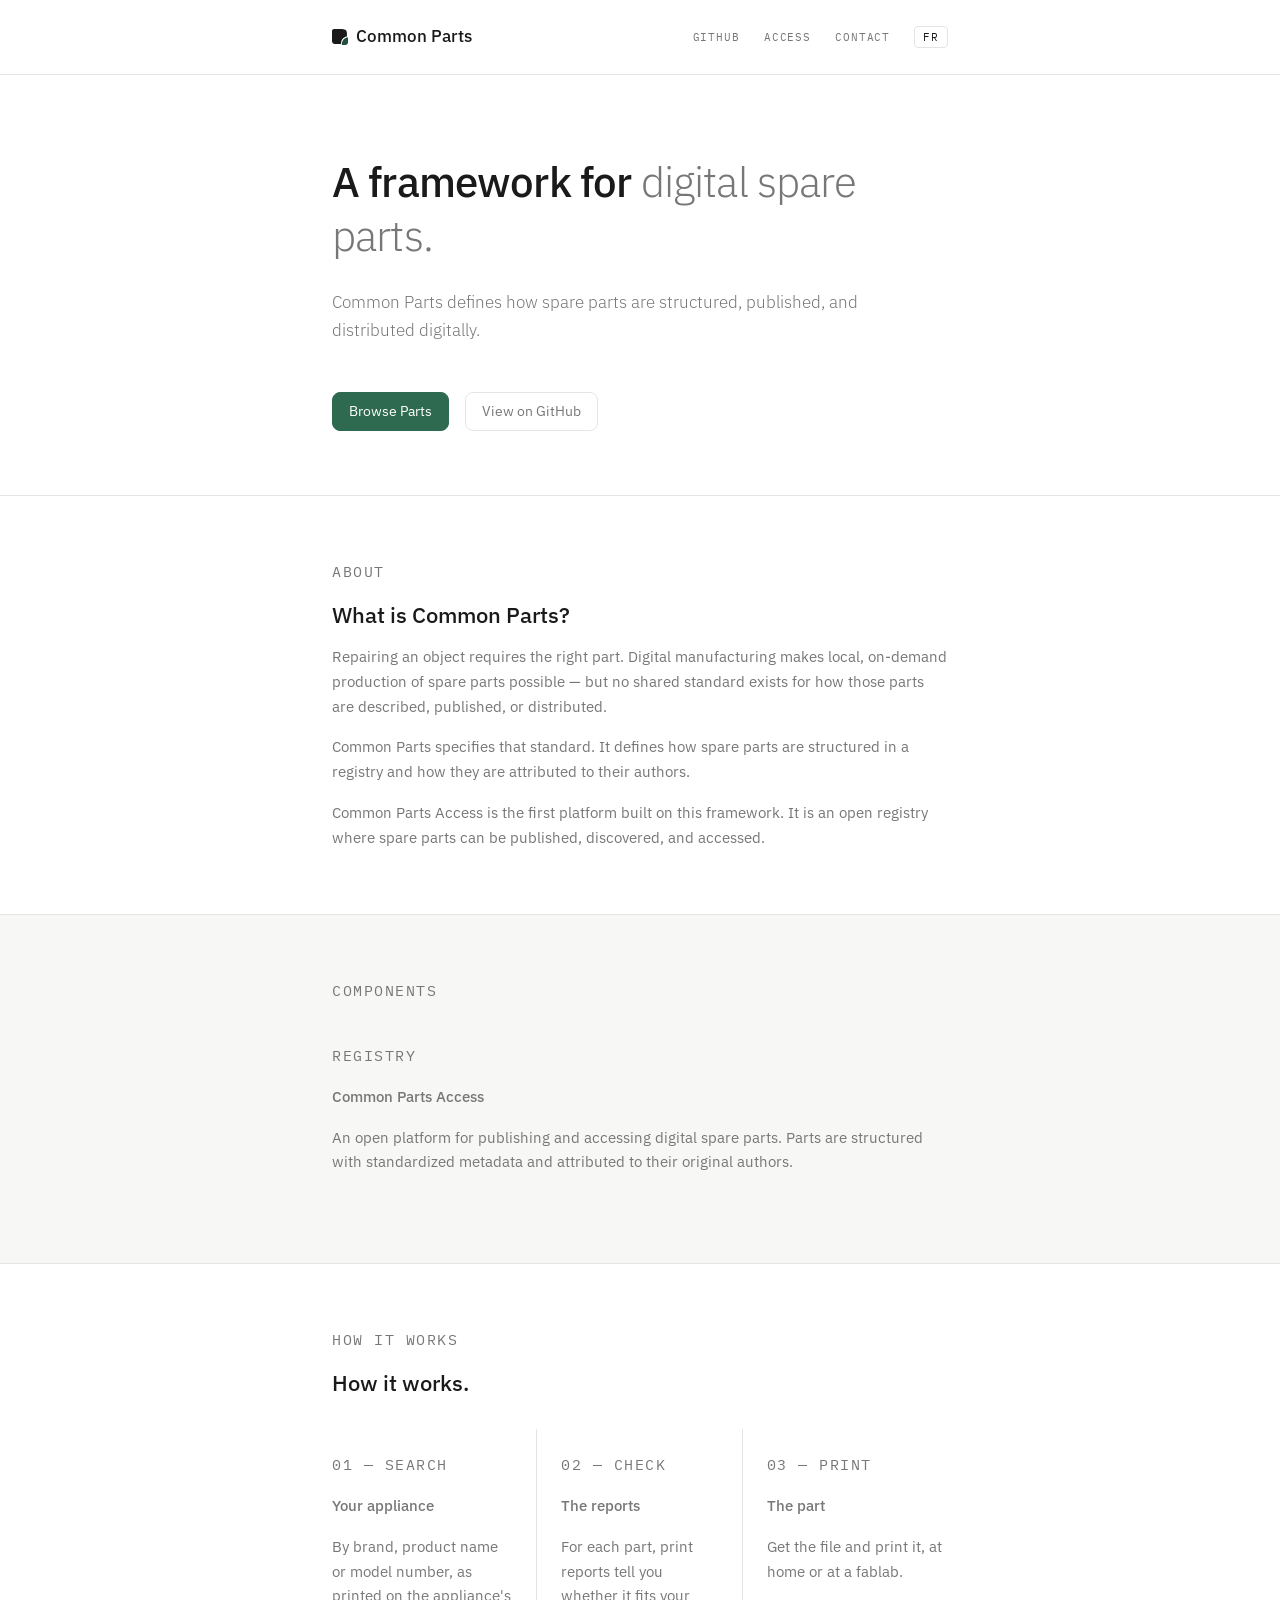
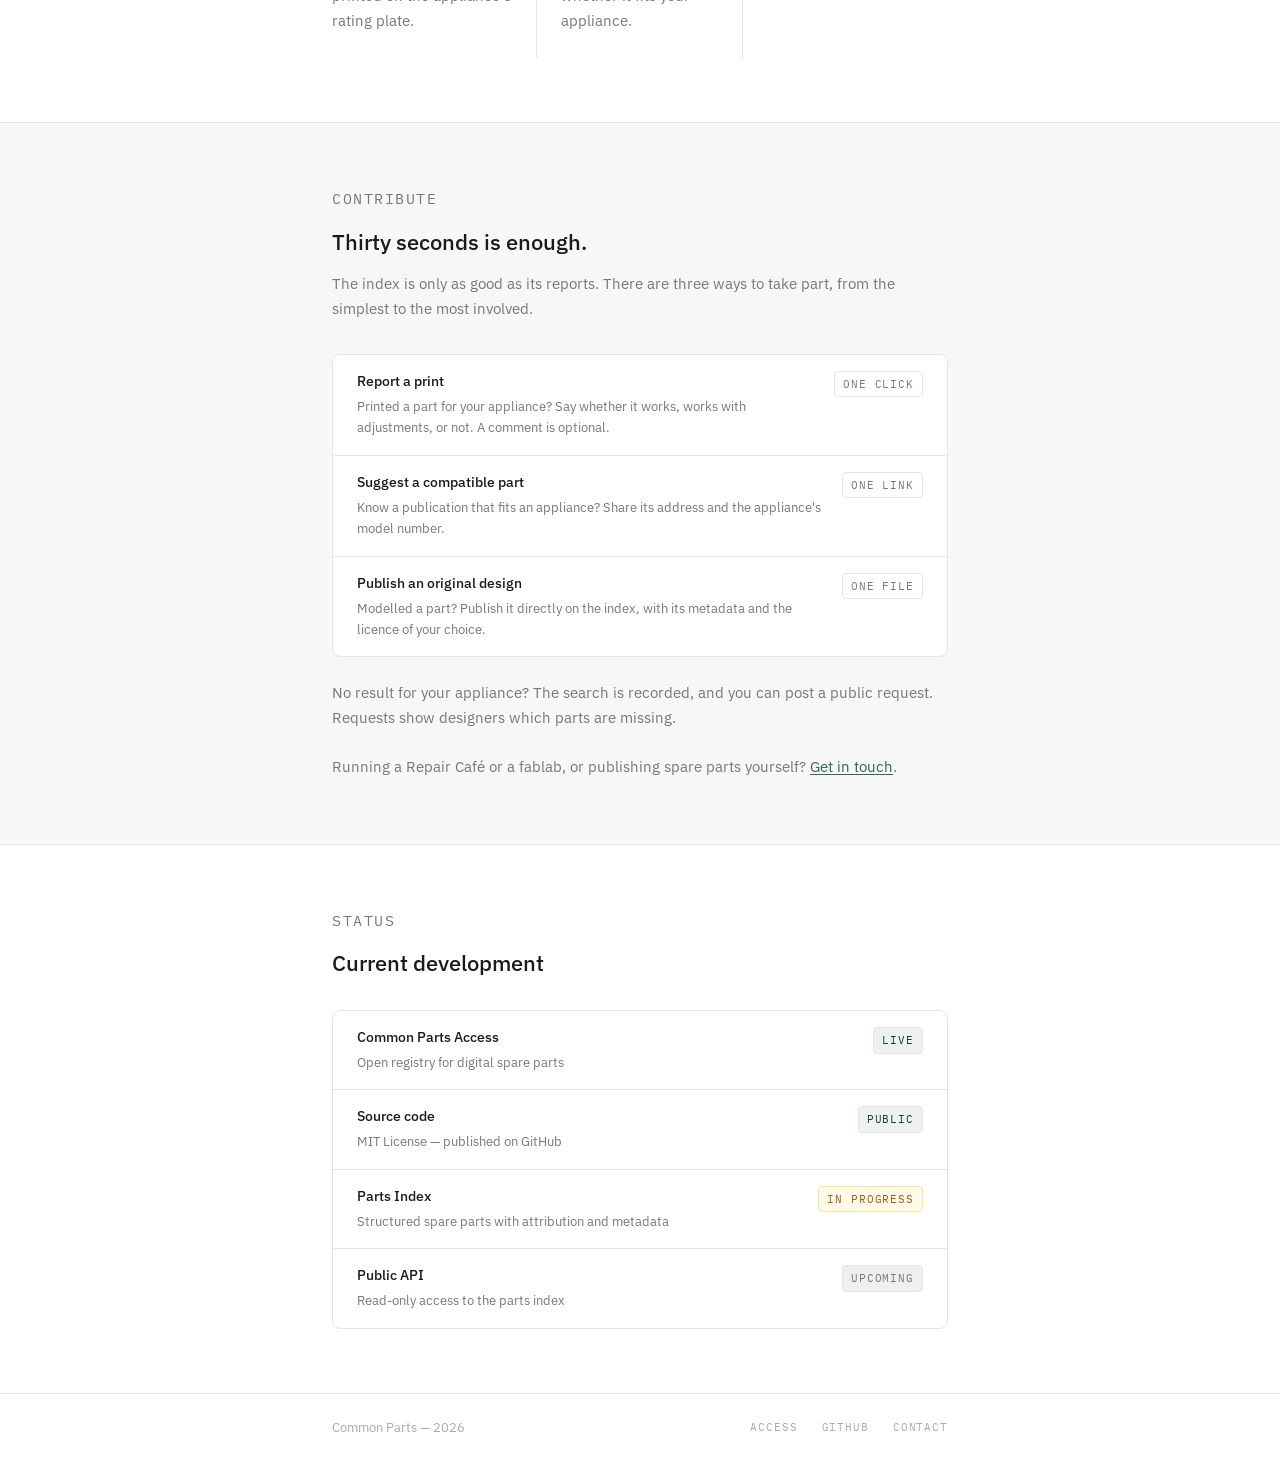
==== commit 06742e14: "Restore original site content without CPSP and governance Bring back the original hero, about, compo" ====
--- a/index.html
+++ b/index.html
@@ -3,8 +3,8 @@
 <head>
   <meta charset="UTF-8" />
   <meta name="viewport" content="width=device-width, initial-scale=1.0" />
-  <title>Common Parts</title>
-  <meta name="description" content="Index ouvert des pièces de rechange imprimables en 3D, classées par appareil. Open index of 3D-printable spare parts, organised by appliance." />
+  <title>Common Parts — Open Infrastructure for Digital Spare Parts</title>
+  <meta name="description" content="Common Parts is an open infrastructure project for the structured distribution of digital spare parts." />
   <link rel="alternate" hreflang="fr" href="https://commonparts.org/fr/" />
   <link rel="alternate" hreflang="en" href="https://commonparts.org/en/" />
   <link rel="alternate" hreflang="x-default" href="https://commonparts.org/" />
@@ -37,8 +37,8 @@
   <main>
     <div class="hero">
       <div class="container">
-        <h1>Pièces de rechange imprimables, <em>classées par appareil.</em></h1>
-        <p class="hero-sub" lang="en">Printable spare parts, organised by appliance.</p>
+        <h1>Un cadre pour les <em>pièces de rechange numériques.</em></h1>
+        <p class="hero-sub" lang="en">A framework for digital spare parts.</p>
         <div class="lang-choice">
           <a href="fr/" hreflang="fr" class="btn-primary">Français</a>
           <a href="en/" hreflang="en" lang="en" class="btn-secondary">English</a>
@@ -51,7 +51,7 @@
     <div class="container">
       <span class="footer-brand">Common Parts — 2026</span>
       <div class="footer-links">
-        <a href="https://access.commonparts.org">Index</a>
+        <a href="https://access.commonparts.org">Access</a>
         <a href="https://github.com/commonparts">GitHub</a>
         <a href="mailto:contact@commonparts.org">Contact</a>
       </div>
--- a/assets/site.css
+++ b/assets/site.css
@@ -455,34 +455,6 @@
   line-height: var(--typography-lineHeight-relaxed);
 }
 
-/* ─── PRINCIPLES LIST ─── */
-.principles {
-  list-style: none;
-  margin-top: var(--spacing-lg);
-  border-top: 1px solid var(--border);
-}
-
-.principles li {
-  display: grid;
-  grid-template-columns: 200px 1fr;
-  gap: var(--spacing-md);
-  padding: var(--spacing-md) 0;
-  border-bottom: 1px solid var(--border);
-}
-
-.principle-name {
-  font-weight: var(--typography-weight-medium);
-  color: var(--text-1);
-  font-size: var(--typography-size-bodyLg);
-  line-height: var(--typography-lineHeight-snug);
-}
-
-.principle-desc {
-  color: var(--text-2);
-  font-size: var(--typography-size-body);
-  line-height: var(--typography-lineHeight-relaxed);
-}
-
 /* ─── STATUS TABLE ─── */
 .status-table {
   width: 100%;
@@ -516,13 +488,6 @@
   font-size: var(--typography-size-caption);
   color: var(--text-2);
   margin-top: var(--spacing-3xs);
-  line-height: var(--typography-lineHeight-relaxed);
-}
-
-.status-row-signal {
-  font-size: var(--typography-size-caption);
-  color: var(--text-3);
-  margin-top: var(--spacing-2xs);
   line-height: var(--typography-lineHeight-relaxed);
 }
 
@@ -639,7 +604,6 @@
   .step-item:not(:last-child) { padding-right: 0; }
   .step-item:last-child { border-bottom: none; }
   .step-item + .step-item { padding-left: 0; }
-  .principles li { grid-template-columns: 1fr; gap: var(--spacing-2xs); }
   .status-row { grid-template-columns: 1fr; padding: var(--spacing-sm); }
   .status-row .tag { justify-self: start; grid-row: 1; }
 }
